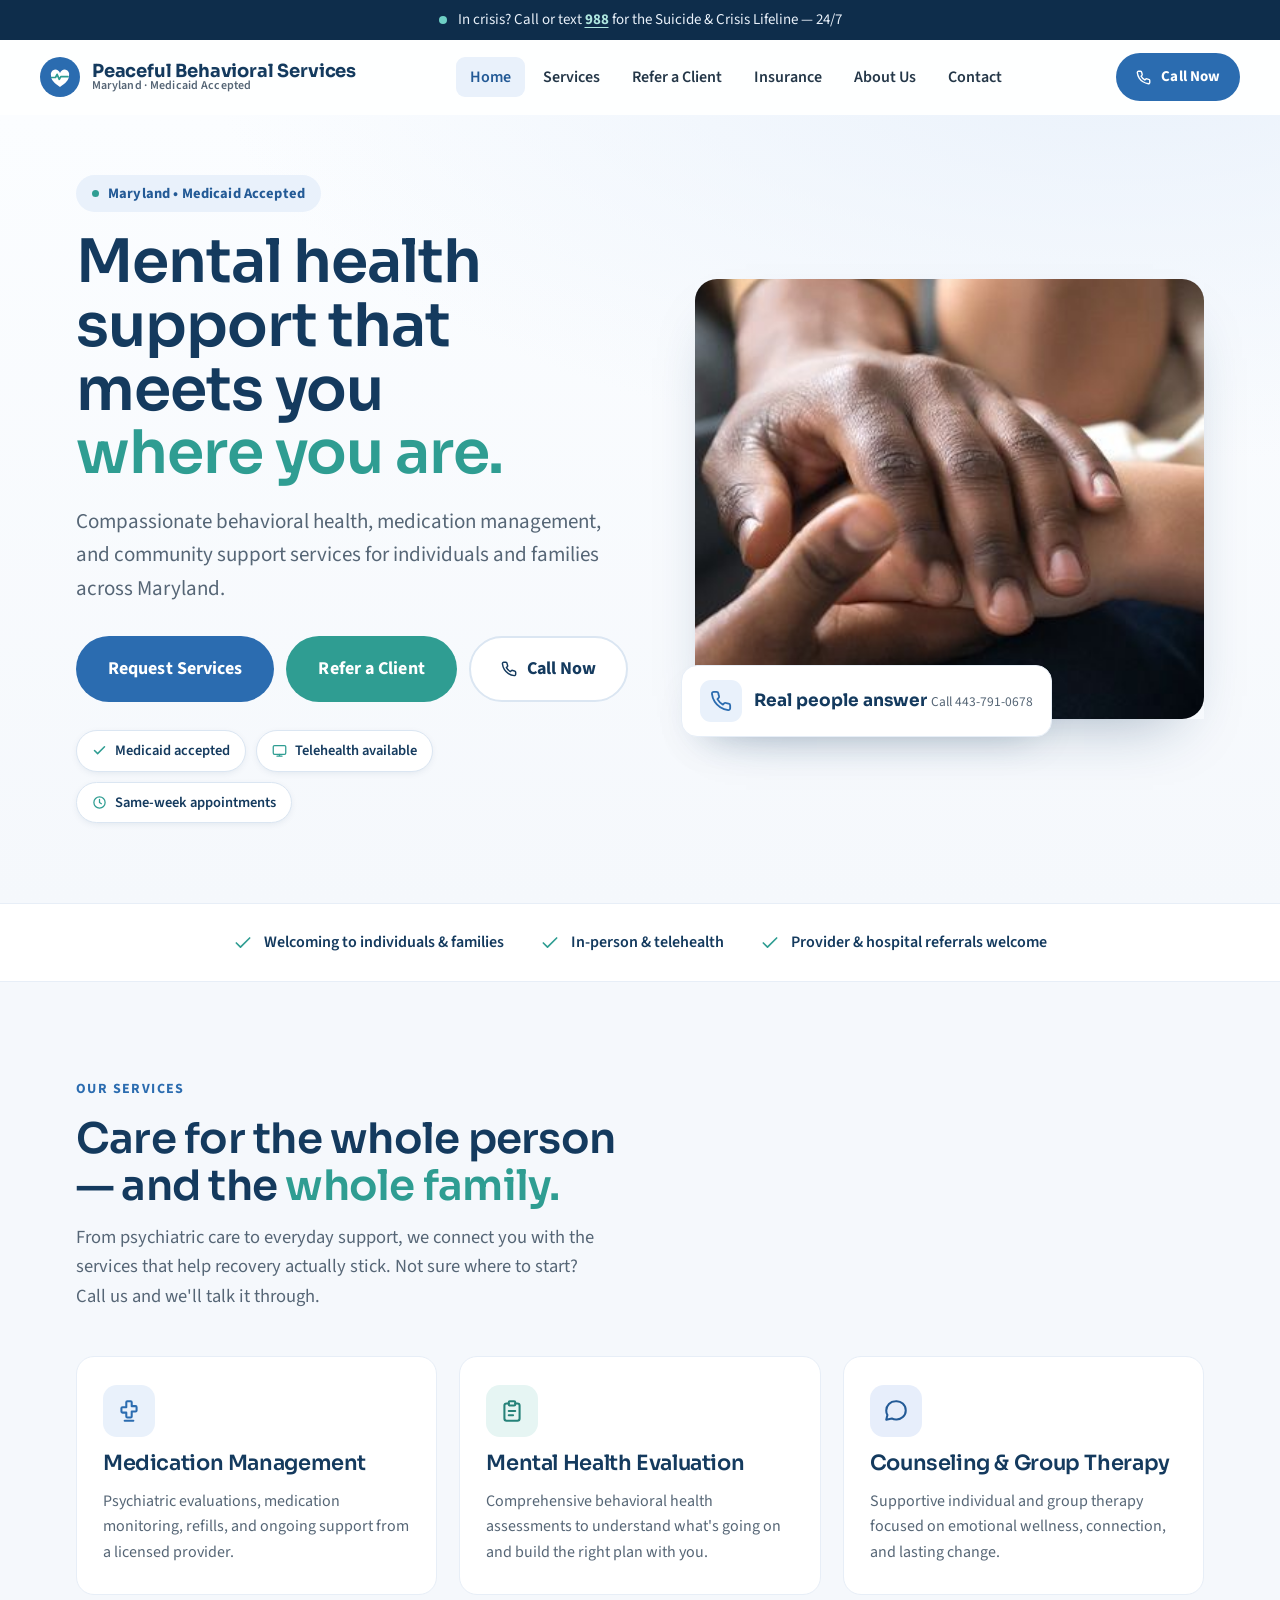
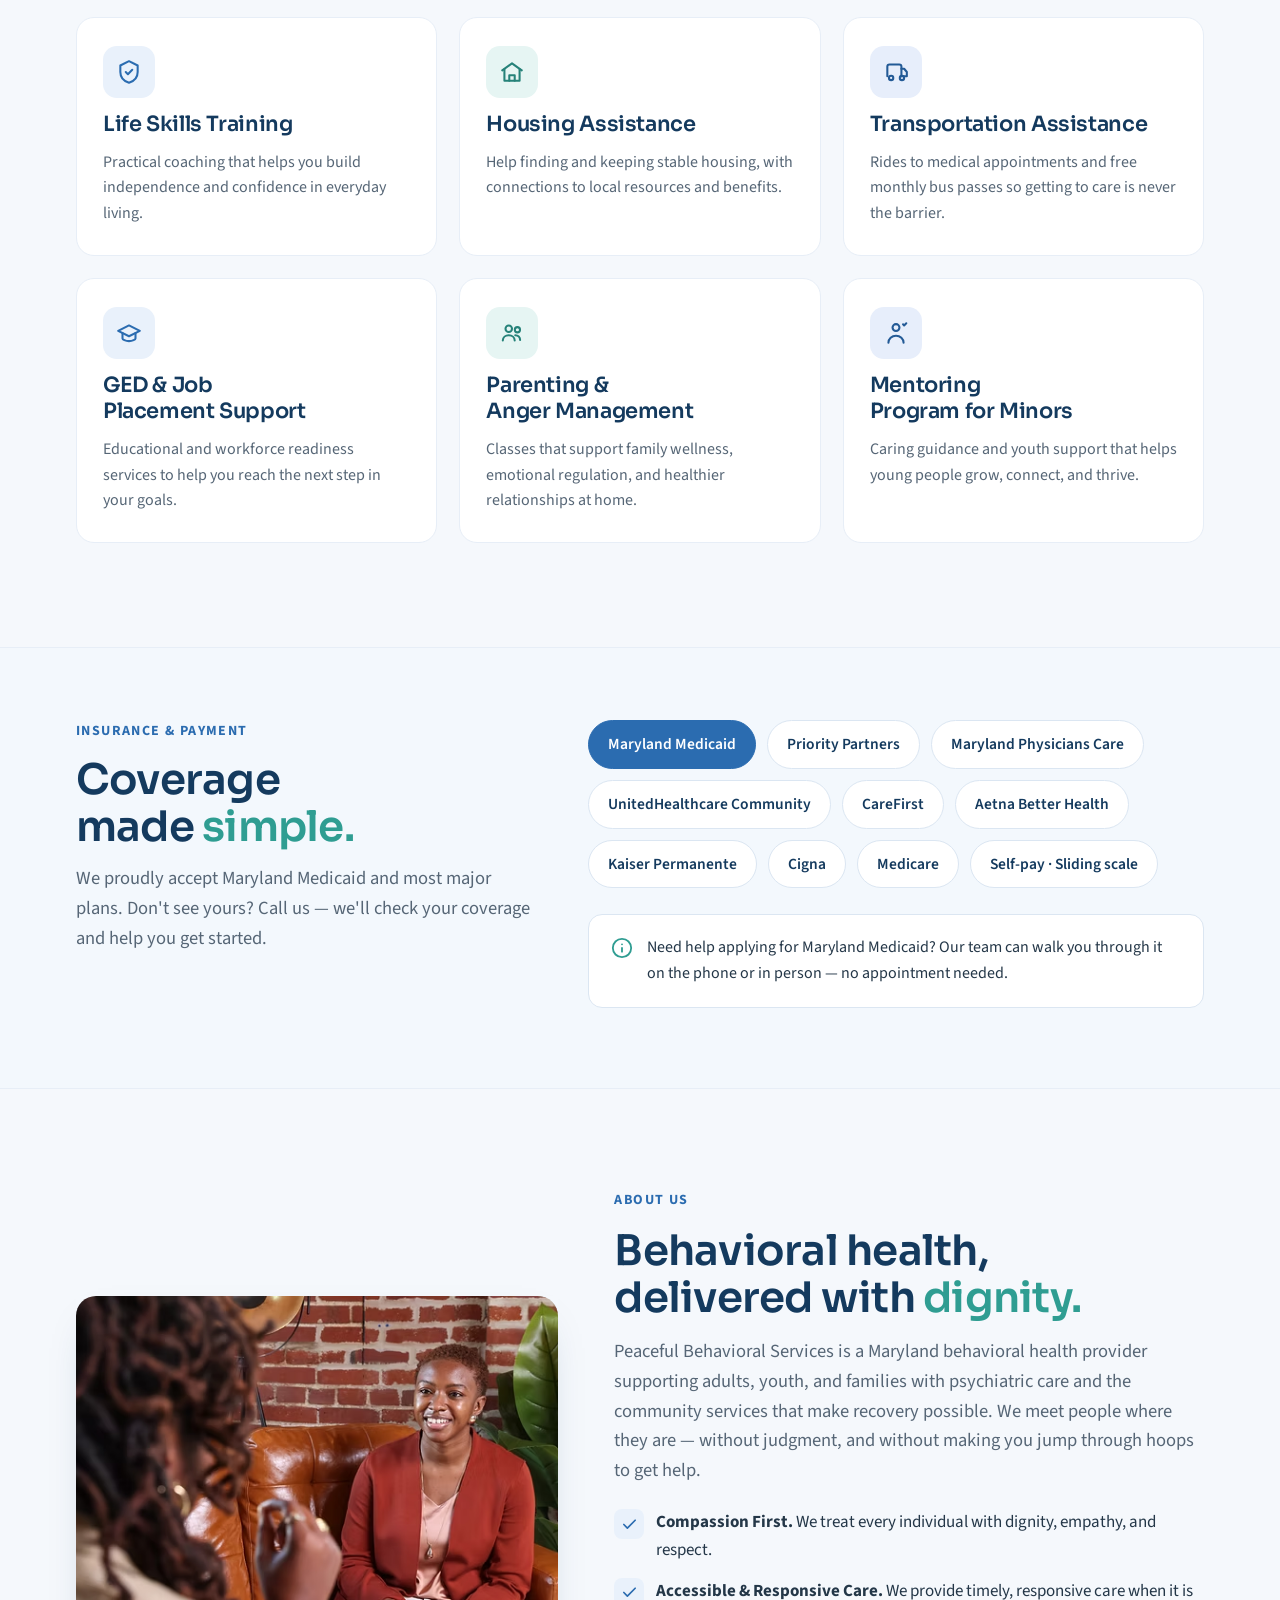
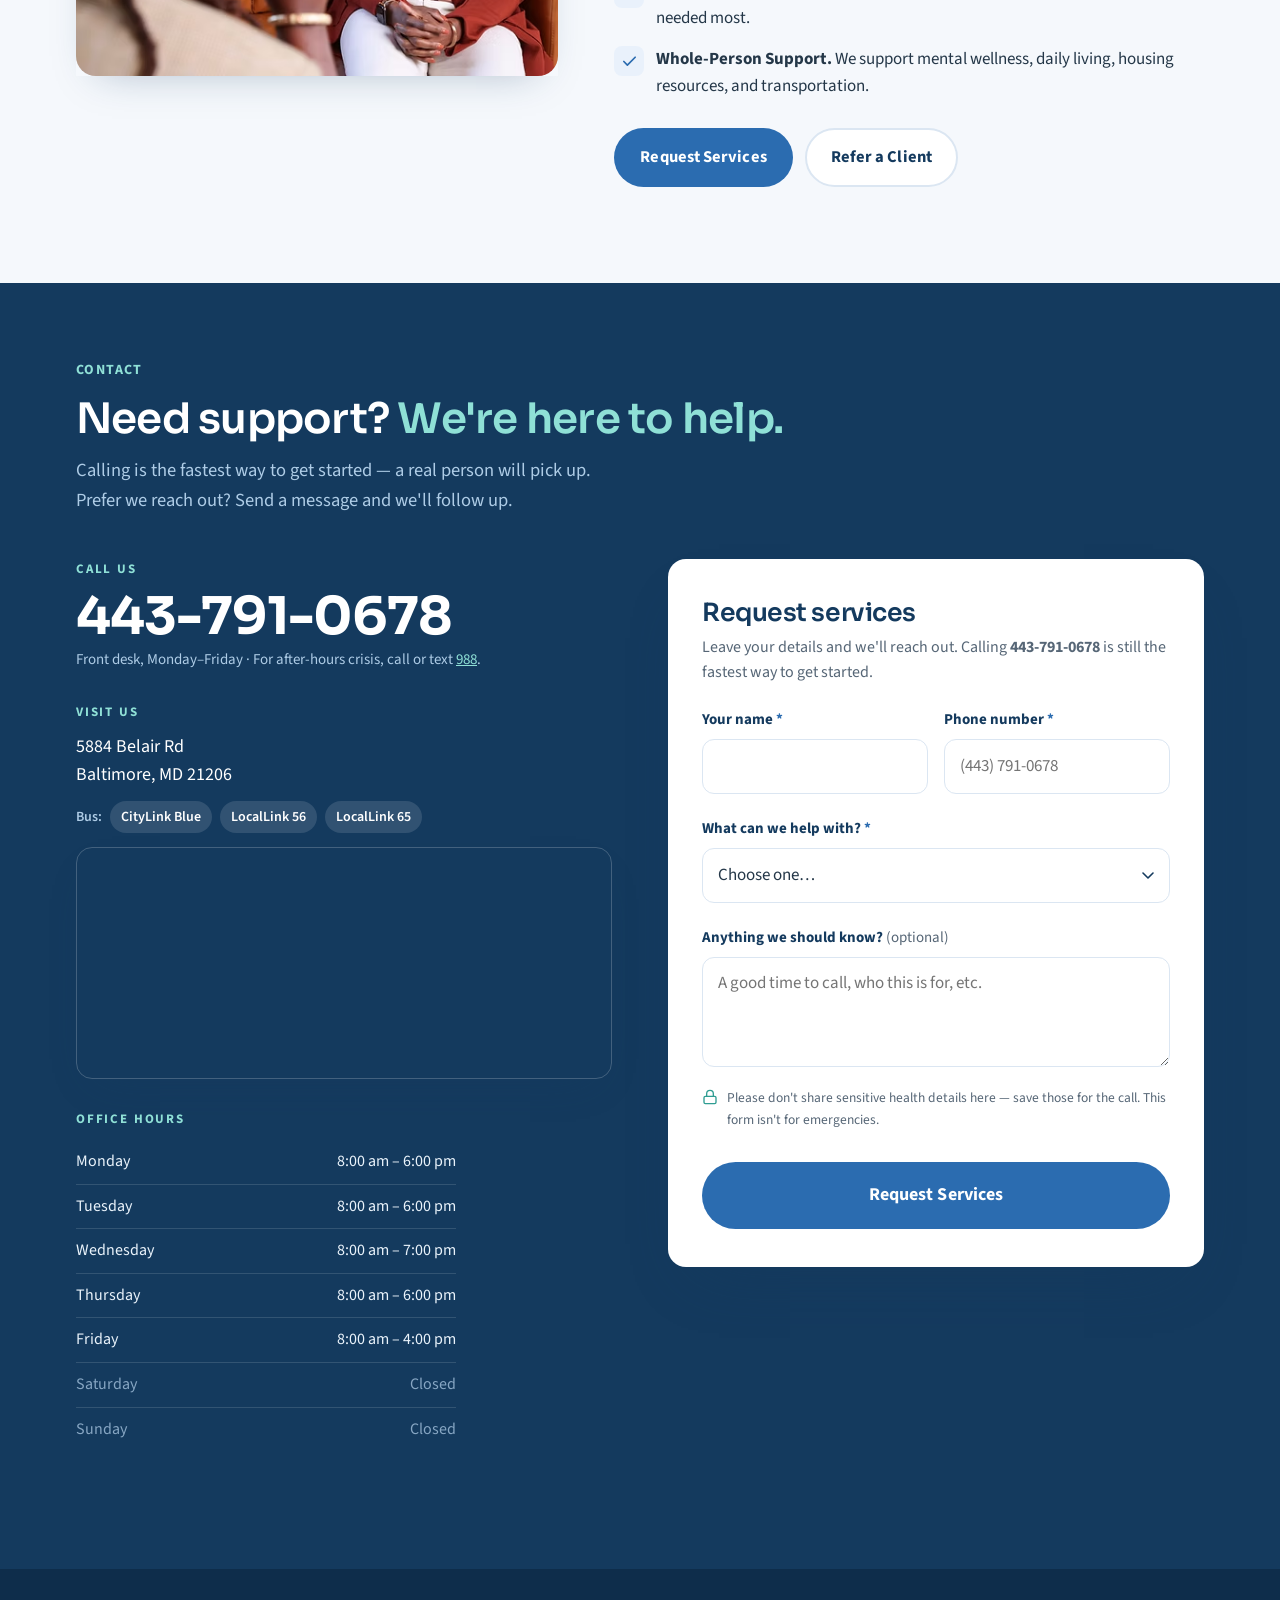
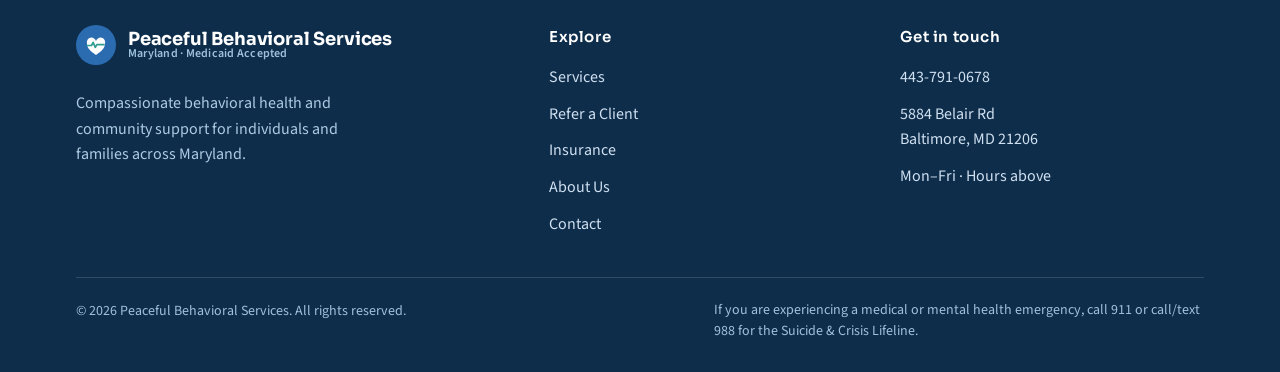
==== index.html @ 0e1c0cbd "first fr" ====
<!doctype html>
<html lang="en">
<head>
<meta charset="utf-8" />
<meta name="viewport" content="width=device-width, initial-scale=1" />
<title>Peaceful Behavioral Services — Maryland · Medicaid Accepted</title>
<meta name="description" content="Compassionate behavioral health, psychiatric medication management, and community support services for individuals and families across Maryland. Medicaid accepted. Call 443-791-0678." />
<link rel="preconnect" href="https://fonts.googleapis.com">
<link rel="preconnect" href="https://fonts.gstatic.com" crossorigin>
<link href="https://fonts.googleapis.com/css2?family=Sora:wght@400;500;600;700&family=Source+Sans+3:ital,wght@0,400;0,500;0,600;0,700;1,400&display=swap" rel="stylesheet">
<link rel="stylesheet" href="styles.css">
<style>
/* ---- Home-only styles ---- */
.hero {
  background:
    radial-gradient(120% 90% at 88% -10%, var(--sky) 0%, rgba(233,241,251,0) 60%),
    linear-gradient(180deg, #fbfdff 0%, var(--gray) 100%);
  padding: 40px 0 56px;
  overflow: hidden;
}
@media (min-width: 760px) { .hero { padding: 60px 0 80px; } }
.hero-grid { display: grid; grid-template-columns: 1fr; gap: 40px; align-items: center; }
@media (min-width: 940px) { .hero-grid { grid-template-columns: 1.05fr 0.95fr; gap: 56px; } }
.hero h1 { margin-top: 18px; }
.hero-sub { margin-top: 20px; font-size: clamp(18px, 2vw, 21px); color: var(--ink-soft); max-width: 54ch; text-wrap: pretty; }
.hero-ctas { margin-top: 30px; display: flex; flex-wrap: wrap; gap: 12px; align-items: center; }
.hero-badges { margin-top: 28px; }
.hero-art { position: relative; }
.hero-art image-slot { width: 100%; height: 440px; box-shadow: var(--shadow-lg); }
@media (max-width: 939px) { .hero-art image-slot { height: 300px; } }
.hero-float {
  position: absolute; left: -14px; bottom: -18px;
  background: #fff; border-radius: 16px; padding: 14px 18px;
  box-shadow: var(--shadow-md); display: flex; align-items: center; gap: 12px;
  border: 1px solid var(--line-soft);
}
.hero-float .hf-ic { width: 42px; height: 42px; border-radius: 11px; background: var(--sky); color: var(--blue); display: inline-flex; align-items: center; justify-content: center; flex-shrink: 0; }
.hero-float .hf-big { font-family: var(--f-head); font-weight: 700; color: var(--navy); font-size: 17px; line-height: 1.1; }
.hero-float .hf-small { font-size: 13.5px; color: var(--ink-soft); }
@media (max-width: 480px) { .hero-float { display: none; } }

/* Trust strip */
.trust { background: #fff; border-top: 1px solid var(--line-soft); border-bottom: 1px solid var(--line-soft); padding: 26px 0; }
.trust-inner { display: flex; flex-wrap: wrap; gap: 18px 36px; align-items: center; justify-content: center; text-align: center; }
.trust-item { display: inline-flex; align-items: center; gap: 11px; font-size: 16px; font-weight: 600; color: var(--navy); }
.trust-item .ti-ic { color: var(--teal); display: inline-flex; }

/* Services */
.services { padding: 72px 0 84px; }
@media (min-width: 760px) { .services { padding: 96px 0 104px; } }
.svc-grid { display: grid; grid-template-columns: 1fr; gap: 20px; }
@media (min-width: 640px) { .svc-grid { grid-template-columns: 1fr 1fr; } }
@media (min-width: 980px) { .svc-grid { grid-template-columns: repeat(3, 1fr); gap: 22px; } }
.svc {
  background: #fff; border: 1px solid var(--line-soft); border-radius: var(--r-card);
  padding: 28px 26px; display: flex; flex-direction: column; gap: 13px;
  transition: transform 220ms ease, box-shadow 220ms ease, border-color 220ms ease;
}
.svc:hover { transform: translateY(-4px); box-shadow: var(--shadow-md); border-color: var(--line); }
.svc-ic {
  width: 52px; height: 52px; border-radius: 14px;
  background: var(--sky); color: var(--blue);
  display: inline-flex; align-items: center; justify-content: center; flex-shrink: 0;
}
.svc:nth-child(3n+2) .svc-ic { background: #e6f5f3; color: var(--teal-deep); }
.svc:nth-child(3n) .svc-ic { background: #e7eefb; color: var(--blue-deep); }
.svc h3 { font-size: 21px; }
.svc p { margin: 0; color: var(--ink-soft); font-size: 16px; }

/* Insurance */
.insurance { background: var(--sky-2); padding: 72px 0 80px; border-top: 1px solid var(--line-soft); border-bottom: 1px solid var(--line-soft); }
.ins-grid { display: grid; grid-template-columns: 1fr; gap: 36px; align-items: start; }
@media (min-width: 900px) { .ins-grid { grid-template-columns: 0.85fr 1.15fr; gap: 56px; } }
.chips { display: flex; flex-wrap: wrap; gap: 11px; }
.chip {
  padding: 11px 19px; border-radius: var(--r-pill); background: #fff;
  border: 1px solid var(--line); font-size: 15.5px; font-weight: 600; color: var(--navy);
  transition: transform 160ms ease, border-color 160ms ease, background 160ms ease;
}
.chip:hover { transform: translateY(-2px); border-color: var(--blue); background: var(--sky); }
.chip.primary { background: var(--blue); color: #fff; border-color: var(--blue); }
.chip.primary:hover { background: var(--blue-deep); }
.ins-note {
  margin-top: 26px; background: #fff; border: 1px solid var(--line); border-radius: 14px;
  padding: 20px 22px; display: flex; gap: 14px; align-items: flex-start;
}
.ins-note .in-ic { color: var(--teal); flex-shrink: 0; margin-top: 2px; }
.ins-note p { margin: 0; font-size: 16px; color: var(--ink); }

/* About */
.about { padding: 72px 0 84px; }
@media (min-width: 760px) { .about { padding: 96px 0; } }
.about-grid { display: grid; grid-template-columns: 1fr; gap: 40px; align-items: center; }
@media (min-width: 900px) { .about-grid { grid-template-columns: 0.9fr 1.1fr; gap: 56px; } }
.about-art image-slot { width: 100%; height: 380px; box-shadow: var(--shadow-md); }
.values { list-style: none; margin: 24px 0 0; padding: 0; display: grid; gap: 14px; }
.values li { display: grid; grid-template-columns: 30px 1fr; gap: 12px; font-size: 17px; }
.values .v-ic { width: 30px; height: 30px; border-radius: 8px; background: var(--sky); color: var(--blue); display: inline-flex; align-items: center; justify-content: center; }

/* Contact */
.contact { background: var(--navy); color: #e7f0f9; padding: 76px 0 88px; }
.contact h2, .contact h3 { color: #fff; }
.contact .eyebrow { color: #8fe0d6; }
.contact-grid { display: grid; grid-template-columns: 1fr; gap: 40px; margin-top: 44px; }
@media (min-width: 940px) { .contact-grid { grid-template-columns: 1fr 1fr; gap: 56px; align-items: start; } }
.ci-block { margin-bottom: 30px; }
.ci-block h4 { color: #8fe0d6; font-family: var(--f-body); font-size: 13px; font-weight: 700; letter-spacing: 0.14em; text-transform: uppercase; margin-bottom: 10px; }
.phone-huge { font-family: var(--f-head); font-weight: 700; font-size: clamp(34px, 5.5vw, 52px); line-height: 1.04; letter-spacing: -0.02em; color: #fff; text-decoration: none; display: inline-block; }
.phone-huge:hover { color: #8fe0d6; }
.ci-sub { color: #aecce6; font-size: 15px; margin-top: 4px; }
.address { font-style: normal; font-size: 18px; line-height: 1.55; color: #fff; }
.bus { margin-top: 12px; display: flex; flex-wrap: wrap; gap: 7px 8px; font-size: 14px; align-items: center; }
.bus-label { color: #aecce6; font-weight: 600; }
.bus-pill { padding: 5px 11px; border-radius: var(--r-pill); background: rgba(255,255,255,0.12); font-weight: 600; color: #fff; }
.hours { width: 100%; border-collapse: collapse; font-size: 16px; max-width: 380px; }
.hours tr { border-bottom: 1px solid rgba(255,255,255,0.13); }
.hours tr:last-child { border-bottom: none; }
.hours td { padding: 9px 0; color: #eaf3fb; }
.hours td:last-child { text-align: right; font-variant-numeric: tabular-nums; }
.hours td.closed { color: #87a6c3; }
.map-wrap { border-radius: 16px; overflow: hidden; border: 1px solid rgba(255,255,255,0.2); margin-top: 14px; box-shadow: var(--shadow-md); }
.map-wrap iframe { display: block; width: 100%; height: 230px; border: 0; filter: saturate(0.92); }

.contact-form-card { background: #fff; color: var(--ink); border-radius: var(--r-card); padding: 30px 26px; box-shadow: var(--shadow-lg); }
@media (min-width: 760px) { .contact-form-card { padding: 38px 34px; } }
.contact-form-card h3 { color: var(--navy); margin-bottom: 6px; }
.contact-form-card .cf-lede { color: var(--ink-soft); font-size: 16px; margin: 0 0 22px; }
.cf-disclaimer { font-size: 13.5px; color: var(--ink-soft); margin: 4px 0 16px; display: flex; gap: 9px; align-items: flex-start; }
.cf-disclaimer svg { color: var(--teal); flex-shrink: 0; margin-top: 2px; }
.cf-grid { display: flex; flex-direction: column; gap: 16px; }
</style>
</head>
<body>
<a class="skip" href="#main">Skip to main content</a>

<!-- Crisis bar -->
<div class="crisis" role="region" aria-label="Crisis support">
  <div class="crisis-inner">
    <span class="crisis-dot" aria-hidden="true"></span>
    <span>In crisis? Call or text <a href="tel:988">988</a> for the Suicide &amp; Crisis Lifeline — 24/7</span>
  </div>
</div>

<!-- Nav -->
<header class="nav" id="nav">
  <div class="wrap nav-inner">
    <a class="logo" href="index.html" aria-label="Peaceful Behavioral Services — home">
      <span class="logo-mark" aria-hidden="true">
        <svg width="40" height="40" viewBox="0 0 40 40" fill="none" aria-hidden="true">
          <circle cx="20" cy="20" r="20" fill="#2b6cb0"/>
          <path d="M20 30c-5.5-3.6-9-6.8-9-11.4A4.6 4.6 0 0 1 20 16a4.6 4.6 0 0 1 9 2.6C29 23.2 25.5 26.4 20 30Z" fill="#fff"/>
          <path d="M11.5 20.5h4l1.6-3.2 2.2 5 1.5-2.6h7.2" stroke="#2f9d92" stroke-width="1.7" fill="none" stroke-linecap="round" stroke-linejoin="round"/>
        </svg>
      </span>
      <span class="logo-text">
        <span class="logo-name">Peaceful Behavioral Services</span>
        <span class="logo-tag">Maryland · Medicaid Accepted</span>
      </span>
    </a>

    <nav aria-label="Primary">
      <ul class="nav-links">
        <li><a href="index.html" class="active">Home</a></li>
        <li><a href="#services">Services</a></li>
        <li><a href="Refer a Client.html">Refer a Client</a></li>
        <li><a href="#insurance">Insurance</a></li>
        <li><a href="About Us.html">About Us</a></li>
        <li><a href="#contact">Contact</a></li>
      </ul>
    </nav>

    <div class="nav-right">
      <a class="btn btn-primary btn-sm" href="tel:+14437910678" aria-label="Call now at 443-791-0678">
        <svg width="15" height="15" viewBox="0 0 24 24" fill="none" stroke="currentColor" stroke-width="2.2" stroke-linecap="round" stroke-linejoin="round" aria-hidden="true"><path d="M22 16.92v3a2 2 0 0 1-2.18 2 19.79 19.79 0 0 1-8.63-3.07 19.5 19.5 0 0 1-6-6 19.79 19.79 0 0 1-3.07-8.67A2 2 0 0 1 4.11 2h3a2 2 0 0 1 2 1.72c.13.96.37 1.9.72 2.8a2 2 0 0 1-.45 2.11L8.09 9.91a16 16 0 0 0 6 6l1.27-1.27a2 2 0 0 1 2.11-.45c.9.35 1.84.59 2.8.72A2 2 0 0 1 22 16.92z"/></svg>
        Call Now
      </a>
      <button class="menu-btn" id="menuBtn" aria-label="Open menu" aria-expanded="false" aria-controls="mobileMenu">
        <svg width="22" height="22" viewBox="0 0 24 24" fill="none" stroke="currentColor" stroke-width="2.2" stroke-linecap="round"><line x1="3" y1="6" x2="21" y2="6"/><line x1="3" y1="12" x2="21" y2="12"/><line x1="3" y1="18" x2="21" y2="18"/></svg>
      </button>
    </div>
  </div>
</header>

<!-- Mobile menu -->
<div class="mobile-menu" id="mobileMenu">
  <div class="mobile-panel">
    <div class="mm-head">
      <span class="logo-name" style="color:var(--navy)">Menu</span>
      <button class="close-btn" id="closeBtn" aria-label="Close menu">
        <svg width="20" height="20" viewBox="0 0 24 24" fill="none" stroke="currentColor" stroke-width="2.2" stroke-linecap="round"><line x1="6" y1="6" x2="18" y2="18"/><line x1="18" y1="6" x2="6" y2="18"/></svg>
      </button>
    </div>
    <a href="index.html">Home</a>
    <a href="#services">Services</a>
    <a href="Refer a Client.html">Refer a Client</a>
    <a href="#insurance">Insurance</a>
    <a href="About Us.html">About Us</a>
    <a href="#contact">Contact</a>
    <a class="btn btn-primary mm-cta" href="tel:+14437910678">Call 443-791-0678</a>
  </div>
</div>

<main id="main">
<!-- Hero -->
<section class="hero">
  <div class="wrap hero-grid">
    <div class="hero-copy">
      <span class="loc-badge"><span class="dot" aria-hidden="true"></span>Maryland • Medicaid Accepted</span>
      <h1>Mental health support that meets you <span class="accent">where you are.</span></h1>
      <p class="hero-sub">Compassionate behavioral health, medication management, and community support services for individuals and families across Maryland.</p>
      <div class="hero-ctas">
        <a class="btn btn-primary btn-lg" href="#contact">Request Services</a>
        <a class="btn btn-teal btn-lg" href="Refer a Client.html">Refer a Client</a>
        <a class="btn btn-outline btn-lg" href="tel:+14437910678">
          <svg width="16" height="16" viewBox="0 0 24 24" fill="none" stroke="currentColor" stroke-width="2.2" stroke-linecap="round" stroke-linejoin="round" aria-hidden="true"><path d="M22 16.92v3a2 2 0 0 1-2.18 2 19.79 19.79 0 0 1-8.63-3.07 19.5 19.5 0 0 1-6-6 19.79 19.79 0 0 1-3.07-8.67A2 2 0 0 1 4.11 2h3a2 2 0 0 1 2 1.72c.13.96.37 1.9.72 2.8a2 2 0 0 1-.45 2.11L8.09 9.91a16 16 0 0 0 6 6l1.27-1.27a2 2 0 0 1 2.11-.45c.9.35 1.84.59 2.8.72A2 2 0 0 1 22 16.92z"/></svg>
          Call Now
        </a>
      </div>
      <div class="hero-badges badges">
        <span class="badge"><svg width="15" height="15" viewBox="0 0 24 24" fill="none" stroke="currentColor" stroke-width="2.4" stroke-linecap="round" stroke-linejoin="round"><polyline points="20 6 9 17 4 12"/></svg>Medicaid accepted</span>
        <span class="badge"><svg width="15" height="15" viewBox="0 0 24 24" fill="none" stroke="currentColor" stroke-width="2" stroke-linecap="round" stroke-linejoin="round"><rect x="2" y="4" width="20" height="14" rx="2"/><path d="M8 21h8M12 18v3"/></svg>Telehealth available</span>
        <span class="badge"><svg width="15" height="15" viewBox="0 0 24 24" fill="none" stroke="currentColor" stroke-width="2" stroke-linecap="round" stroke-linejoin="round"><circle cx="12" cy="12" r="9"/><polyline points="12 7 12 12 15 14"/></svg>Same-week appointments</span>
      </div>
    </div>

    <div class="hero-art">
      <image-slot id="hero-photo" src="images/hero_photo.webp" shape="rounded" radius="22" placeholder="Drop a warm, welcoming photo — a counselor with a client, or diverse families"></image-slot>
      <div class="hero-float">
        <span class="hf-ic" aria-hidden="true"><svg width="22" height="22" viewBox="0 0 24 24" fill="none" stroke="currentColor" stroke-width="2" stroke-linecap="round" stroke-linejoin="round"><path d="M22 16.92v3a2 2 0 0 1-2.18 2 19.79 19.79 0 0 1-8.63-3.07 19.5 19.5 0 0 1-6-6 19.79 19.79 0 0 1-3.07-8.67A2 2 0 0 1 4.11 2h3a2 2 0 0 1 2 1.72c.13.96.37 1.9.72 2.8a2 2 0 0 1-.45 2.11L8.09 9.91a16 16 0 0 0 6 6l1.27-1.27a2 2 0 0 1 2.11-.45c.9.35 1.84.59 2.8.72A2 2 0 0 1 22 16.92z"/></svg></span>
        <span>
          <span class="hf-big">Real people answer</span>
          <span class="hf-small">Call 443-791-0678</span>
        </span>
      </div>
    </div>
  </div>
</section>

<!-- Trust strip -->
<section class="trust">
  <div class="wrap trust-inner">
    <span class="trust-item"><span class="ti-ic"><svg width="20" height="20" viewBox="0 0 24 24" fill="none" stroke="currentColor" stroke-width="2" stroke-linecap="round" stroke-linejoin="round"><path d="M20 6 9 17l-5-5"/></svg></span>Welcoming to individuals &amp; families</span>
    <span class="trust-item"><span class="ti-ic"><svg width="20" height="20" viewBox="0 0 24 24" fill="none" stroke="currentColor" stroke-width="2" stroke-linecap="round" stroke-linejoin="round"><path d="M20 6 9 17l-5-5"/></svg></span>In-person &amp; telehealth</span>
    <span class="trust-item"><span class="ti-ic"><svg width="20" height="20" viewBox="0 0 24 24" fill="none" stroke="currentColor" stroke-width="2" stroke-linecap="round" stroke-linejoin="round"><path d="M20 6 9 17l-5-5"/></svg></span>Provider &amp; hospital referrals welcome</span>
  </div>
</section>

<!-- Services -->
<section class="services" id="services">
  <div class="wrap">
    <div class="section-head">
      <span class="eyebrow">Our services</span>
      <h2>Care for the whole person — and the <span class="accent">whole family.</span></h2>
      <p>From psychiatric care to everyday support, we connect you with the services that help recovery actually stick. Not sure where to start? Call us and we'll talk it through.</p>
    </div>

    <div class="svc-grid">
      <article class="svc">
        <span class="svc-ic" aria-hidden="true"><svg width="26" height="26" viewBox="0 0 24 24" fill="none" stroke="currentColor" stroke-width="1.9" stroke-linecap="round" stroke-linejoin="round"><path d="M10.5 3h3a1 1 0 0 1 1 1v3.5H18a1 1 0 0 1 1 1v3a1 1 0 0 1-1 1h-3.5V17a1 1 0 0 1-1 1h-3a1 1 0 0 1-1-1v-3.5H6a1 1 0 0 1-1-1v-3a1 1 0 0 1 1-1h3.5V4a1 1 0 0 1 1-1Z"/><path d="M8 21h8"/></svg></span>
        <h3>Medication Management</h3>
        <p>Psychiatric evaluations, medication monitoring, refills, and ongoing support from a licensed provider.</p>
      </article>
      <article class="svc">
        <span class="svc-ic" aria-hidden="true"><svg width="26" height="26" viewBox="0 0 24 24" fill="none" stroke="currentColor" stroke-width="1.9" stroke-linecap="round" stroke-linejoin="round"><path d="M9 5H7a2 2 0 0 0-2 2v12a2 2 0 0 0 2 2h10a2 2 0 0 0 2-2V7a2 2 0 0 0-2-2h-2"/><rect x="9" y="3" width="6" height="4" rx="1"/><path d="M9 12h6M9 16h4"/></svg></span>
        <h3>Mental Health Evaluation</h3>
        <p>Comprehensive behavioral health assessments to understand what's going on and build the right plan with you.</p>
      </article>
      <article class="svc">
        <span class="svc-ic" aria-hidden="true"><svg width="26" height="26" viewBox="0 0 24 24" fill="none" stroke="currentColor" stroke-width="1.9" stroke-linecap="round" stroke-linejoin="round"><path d="M21 11.5a8.38 8.38 0 0 1-9 8.33 8.5 8.5 0 0 1-3.8-.9L3 20l1.07-4.2A8.38 8.38 0 0 1 3 11.5 8.5 8.5 0 0 1 11.5 3 8.38 8.38 0 0 1 21 11.5Z"/></svg></span>
        <h3>Counseling &amp; Group Therapy</h3>
        <p>Supportive individual and group therapy focused on emotional wellness, connection, and lasting change.</p>
      </article>
      <article class="svc">
        <span class="svc-ic" aria-hidden="true"><svg width="26" height="26" viewBox="0 0 24 24" fill="none" stroke="currentColor" stroke-width="1.9" stroke-linecap="round" stroke-linejoin="round"><path d="M12 2 4 6v6c0 5 3.4 8.5 8 10 4.6-1.5 8-5 8-10V6l-8-4Z"/><path d="m9 12 2 2 4-4"/></svg></span>
        <h3>Life Skills Training</h3>
        <p>Practical coaching that helps you build independence and confidence in everyday living.</p>
      </article>
      <article class="svc">
        <span class="svc-ic" aria-hidden="true"><svg width="26" height="26" viewBox="0 0 24 24" fill="none" stroke="currentColor" stroke-width="1.9" stroke-linecap="round" stroke-linejoin="round"><path d="M3 10.5 12 4l9 6.5"/><path d="M5 9.5V20h14V9.5"/><path d="M9.5 20v-5h5v5"/></svg></span>
        <h3>Housing Assistance</h3>
        <p>Help finding and keeping stable housing, with connections to local resources and benefits.</p>
      </article>
      <article class="svc">
        <span class="svc-ic" aria-hidden="true"><svg width="26" height="26" viewBox="0 0 24 24" fill="none" stroke="currentColor" stroke-width="1.9" stroke-linecap="round" stroke-linejoin="round"><path d="M4 16V7a2 2 0 0 1 2-2h9a2 2 0 0 1 2 2v9"/><path d="M17 9h2.5L22 12v4h-5"/><circle cx="7.5" cy="17.5" r="2"/><circle cx="17.5" cy="17.5" r="2"/></svg></span>
        <h3>Transportation Assistance</h3>
        <p>Rides to medical appointments and free monthly bus passes so getting to care is never the barrier.</p>
      </article>
      <article class="svc">
        <span class="svc-ic" aria-hidden="true"><svg width="26" height="26" viewBox="0 0 24 24" fill="none" stroke="currentColor" stroke-width="1.9" stroke-linecap="round" stroke-linejoin="round"><path d="M22 10 12 5 2 10l10 5 10-5Z"/><path d="M6 12v5c0 1 2.7 2.5 6 2.5s6-1.5 6-2.5v-5"/></svg></span>
        <h3>GED &amp; Job Placement Support</h3>
        <p>Educational and workforce readiness services to help you reach the next step in your goals.</p>
      </article>
      <article class="svc">
        <span class="svc-ic" aria-hidden="true"><svg width="26" height="26" viewBox="0 0 24 24" fill="none" stroke="currentColor" stroke-width="1.9" stroke-linecap="round" stroke-linejoin="round"><circle cx="9" cy="8" r="3"/><circle cx="17" cy="9" r="2.4"/><path d="M3.5 19c0-3 2.5-5 5.5-5s5.5 2 5.5 5"/><path d="M15 14c2.6 0 4.5 1.8 4.5 4.5"/></svg></span>
        <h3>Parenting &amp; Anger Management</h3>
        <p>Classes that support family wellness, emotional regulation, and healthier relationships at home.</p>
      </article>
      <article class="svc">
        <span class="svc-ic" aria-hidden="true"><svg width="26" height="26" viewBox="0 0 24 24" fill="none" stroke="currentColor" stroke-width="1.9" stroke-linecap="round" stroke-linejoin="round"><circle cx="12" cy="7" r="3.2"/><path d="M5 21c0-3.6 3.1-6.5 7-6.5s7 2.9 7 6.5"/><path d="m18.5 4 1 1 2-2"/></svg></span>
        <h3>Mentoring Program for Minors</h3>
        <p>Caring guidance and youth support that helps young people grow, connect, and thrive.</p>
      </article>
    </div>
  </div>
</section>

<!-- Insurance -->
<section class="insurance" id="insurance">
  <div class="wrap ins-grid">
    <div class="section-head" style="margin-bottom:0">
      <span class="eyebrow">Insurance &amp; payment</span>
      <h2>Coverage made <span class="accent">simple.</span></h2>
      <p>We proudly accept Maryland Medicaid and most major plans. Don't see yours? Call us — we'll check your coverage and help you get started.</p>
    </div>
    <div>
      <div class="chips" role="list">
        <span class="chip primary" role="listitem">Maryland Medicaid</span>
        <span class="chip" role="listitem">Priority Partners</span>
        <span class="chip" role="listitem">Maryland Physicians Care</span>
        <span class="chip" role="listitem">UnitedHealthcare Community</span>
        <span class="chip" role="listitem">CareFirst</span>
        <span class="chip" role="listitem">Aetna Better Health</span>
        <span class="chip" role="listitem">Kaiser Permanente</span>
        <span class="chip" role="listitem">Cigna</span>
        <span class="chip" role="listitem">Medicare</span>
        <span class="chip" role="listitem">Self-pay · Sliding scale</span>
      </div>
      <div class="ins-note">
        <span class="in-ic" aria-hidden="true"><svg width="22" height="22" viewBox="0 0 24 24" fill="none" stroke="currentColor" stroke-width="2" stroke-linecap="round" stroke-linejoin="round"><circle cx="12" cy="12" r="10"/><path d="M12 16v-4M12 8h.01"/></svg></span>
        <p>Need help applying for Maryland Medicaid? Our team can walk you through it on the phone or in person — no appointment needed.</p>
      </div>
    </div>
  </div>
</section>

<!-- About -->
<section class="about" id="about">
  <div class="wrap about-grid">
    <div class="about-art">
      <image-slot id="about-photo" src="images/about_photo.webp" shape="rounded" radius="20" placeholder="Drop a photo — your team, office, or a welcoming community moment"></image-slot>
    </div>
    <div>
      <span class="eyebrow">About us</span>
      <h2 style="margin-top:14px">Behavioral health, delivered with <span class="accent">dignity.</span></h2>
      <p style="font-size:18.5px;color:var(--ink-soft);margin-top:16px;text-wrap:pretty">Peaceful Behavioral Services is a Maryland behavioral health provider supporting adults, youth, and families with psychiatric care and the community services that make recovery possible. We meet people where they are — without judgment, and without making you jump through hoops to get help.</p>
      <ul class="values">
        <li><span class="v-ic" aria-hidden="true"><svg width="17" height="17" viewBox="0 0 24 24" fill="none" stroke="currentColor" stroke-width="2.4" stroke-linecap="round" stroke-linejoin="round"><path d="M20 6 9 17l-5-5"/></svg></span><span><strong>Compassion First.</strong> We treat every individual with dignity, empathy, and respect.</span></li>
        <li><span class="v-ic" aria-hidden="true"><svg width="17" height="17" viewBox="0 0 24 24" fill="none" stroke="currentColor" stroke-width="2.4" stroke-linecap="round" stroke-linejoin="round"><path d="M20 6 9 17l-5-5"/></svg></span><span><strong>Accessible &amp; Responsive Care.</strong> We provide timely, responsive care when it is needed most.</span></li>
        <li><span class="v-ic" aria-hidden="true"><svg width="17" height="17" viewBox="0 0 24 24" fill="none" stroke="currentColor" stroke-width="2.4" stroke-linecap="round" stroke-linejoin="round"><path d="M20 6 9 17l-5-5"/></svg></span><span><strong>Whole-Person Support.</strong> We support mental wellness, daily living, housing resources, and transportation.</span></li>
      </ul>
      <div class="hero-ctas" style="margin-top:28px">
        <a class="btn btn-primary" href="#contact">Request Services</a>
        <a class="btn btn-outline" href="Refer a Client.html">Refer a Client</a>
      </div>
    </div>
  </div>
</section>

<!-- Contact -->
<section class="contact" id="contact">
  <div class="wrap">
    <div class="section-head" style="margin-bottom:0">
      <span class="eyebrow">Contact</span>
      <h2>Need support? <span style="color:#8fe0d6">We're here to help.</span></h2>
      <p style="color:#aecce6">Calling is the fastest way to get started — a real person will pick up. Prefer we reach out? Send a message and we'll follow up.</p>
    </div>

    <div class="contact-grid">
      <div>
        <div class="ci-block">
          <h4>Call us</h4>
          <a class="phone-huge" href="tel:+14437910678">443-791-0678</a>
          <div class="ci-sub">Front desk, Monday–Friday · For after-hours crisis, call or text <a href="tel:988" style="color:#8fe0d6">988</a>.</div>
        </div>

        <div class="ci-block">
          <h4>Visit us</h4>
          <address class="address">
            5884 Belair Rd<br>
            Baltimore, MD 21206
          </address>
          <div class="bus" aria-label="Nearby bus routes">
            <span class="bus-label">Bus:</span>
            <span class="bus-pill">CityLink Blue</span>
            <span class="bus-pill">LocalLink 56</span>
            <span class="bus-pill">LocalLink 65</span>
          </div>
          <div class="map-wrap">
            <iframe
              title="Map showing 5884 Belair Rd, Baltimore, MD 21206"
              loading="lazy"
              src="https://www.openstreetmap.org/export/embed.html?bbox=-76.5560%2C39.3340%2C-76.5260%2C39.3540&amp;layer=mapnik&amp;marker=39.3440%2C-76.5410"></iframe>
          </div>
        </div>

        <div class="ci-block" id="hours">
          <h4>Office hours</h4>
          <table class="hours" aria-label="Office hours">
            <tbody>
              <tr><td>Monday</td><td>8:00 am – 6:00 pm</td></tr>
              <tr><td>Tuesday</td><td>8:00 am – 6:00 pm</td></tr>
              <tr><td>Wednesday</td><td>8:00 am – 7:00 pm</td></tr>
              <tr><td>Thursday</td><td>8:00 am – 6:00 pm</td></tr>
              <tr><td>Friday</td><td>8:00 am – 4:00 pm</td></tr>
              <tr><td class="closed">Saturday</td><td class="closed">Closed</td></tr>
              <tr><td class="closed">Sunday</td><td class="closed">Closed</td></tr>
            </tbody>
          </table>
        </div>
      </div>

      <!-- Contact form -->
      <div class="contact-form-card" id="request">
        <div data-view="form">
          <h3>Request services</h3>
          <p class="cf-lede">Leave your details and we'll reach out. Calling <strong>443-791-0678</strong> is still the fastest way to get started.</p>
          <form class="cf-grid" id="contactForm" novalidate>
            <!-- Spam protection -->
            <input type="text" name="_honey" style="display:none">
            <div class="form-row two">
              <div class="field" data-field="name">
                <label for="c-name">Your name <span class="req">*</span></label>
                <input id="c-name" name="name" type="text" autocomplete="name" required>
                <div class="field-error" id="c-err-name"></div>
              </div>
              <div class="field" data-field="phone">
                <label for="c-phone">Phone number <span class="req">*</span></label>
                <input id="c-phone" name="phone" type="tel" inputmode="tel" autocomplete="tel" placeholder="(443) 791-0678" required>
                <div class="field-error" id="c-err-phone"></div>
              </div>
            </div>
            <div class="field" data-field="interest">
              <label for="c-interest">What can we help with? <span class="req">*</span></label>
              <select id="c-interest" name="interest" required>
                <option value="">Choose one…</option>
                <option>Medication management</option>
                <option>Mental health evaluation</option>
                <option>Counseling &amp; group therapy</option>
                <option>Community support services</option>
                <option>Insurance / Medicaid help</option>
                <option>Something else — or not sure yet</option>
              </select>
              <div class="field-error" id="c-err-interest"></div>
            </div>
            <div class="field" data-field="message">
              <label for="c-message">Anything we should know? <span style="color:var(--ink-soft);font-weight:400">(optional)</span></label>
              <textarea id="c-message" name="message" placeholder="A good time to call, who this is for, etc."></textarea>
            </div>
            <div class="cf-disclaimer">
              <svg width="16" height="16" viewBox="0 0 24 24" fill="none" stroke="currentColor" stroke-width="2" stroke-linecap="round" stroke-linejoin="round"><rect x="3" y="11" width="18" height="11" rx="2"/><path d="M7 11V7a5 5 0 0 1 10 0v4"/></svg>
              <span>Please don't share sensitive health details here — save those for the call. This form isn't for emergencies.</span>
            </div>
            <button class="btn btn-primary btn-lg" type="submit" style="width:100%">Request Services</button>
          </form>
        </div>
        <div class="form-success" data-view="success" aria-live="polite">
          <span class="succ-mark"><svg width="26" height="26" viewBox="0 0 24 24" fill="none" stroke="currentColor" stroke-width="3" stroke-linecap="round" stroke-linejoin="round"><polyline points="20 6 9 17 4 12"/></svg></span>
          <h3 id="c-succ-title">Thanks — we'll be in touch.</h3>
          <p style="color:var(--ink-soft);margin:8px 0 0" id="c-succ-detail">Someone from our team will follow up soon. Need help today? Call 443-791-0678.</p>
        </div>
      </div>
    </div>
  </div>
</section>
</main>

<!-- Footer -->
<footer class="footer">
  <div class="wrap">
    <div class="footer-grid">
      <div class="footer-brand">
        <a class="logo" href="index.html" style="color:#fff">
          <span class="logo-mark" aria-hidden="true">
            <svg width="40" height="40" viewBox="0 0 40 40" fill="none"><circle cx="20" cy="20" r="20" fill="#2b6cb0"/><path d="M20 30c-5.5-3.6-9-6.8-9-11.4A4.6 4.6 0 0 1 20 16a4.6 4.6 0 0 1 9 2.6C29 23.2 25.5 26.4 20 30Z" fill="#fff"/><path d="M11.5 20.5h4l1.6-3.2 2.2 5 1.5-2.6h7.2" stroke="#2f9d92" stroke-width="1.7" fill="none" stroke-linecap="round" stroke-linejoin="round"/></svg>
          </span>
          <span class="logo-text"><span class="logo-name">Peaceful Behavioral Services</span><span class="logo-tag">Maryland · Medicaid Accepted</span></span>
        </a>
        <p class="fdesc">Compassionate behavioral health and community support for individuals and families across Maryland.</p>
      </div>
      <div>
        <h4>Explore</h4>
        <ul class="footer-links">
          <li><a href="#services">Services</a></li>
          <li><a href="Refer a Client.html">Refer a Client</a></li>
          <li><a href="#insurance">Insurance</a></li>
          <li><a href="About Us.html">About Us</a></li>
          <li><a href="#contact">Contact</a></li>
        </ul>
      </div>
      <div>
        <h4>Get in touch</h4>
        <ul class="footer-links">
          <li><a href="tel:+14437910678">443-791-0678</a></li>
          <li>5884 Belair Rd<br>Baltimore, MD 21206</li>
          <li>Mon–Fri · Hours above</li>
        </ul>
      </div>
    </div>
    <div class="footer-bottom">
      <span>© <span id="yr"></span> Peaceful Behavioral Services. All rights reserved.</span>
      <span class="footer-disclaimer">If you are experiencing a medical or mental health emergency, call 911 or call/text 988 for the Suicide &amp; Crisis Lifeline.</span>
    </div>
  </div>
</footer>

<!-- Floating mobile call -->
<a class="fab-call" id="fab" href="tel:+14437910678" aria-label="Call 443-791-0678">
  <svg width="17" height="17" viewBox="0 0 24 24" fill="none" stroke="currentColor" stroke-width="2.2" stroke-linecap="round" stroke-linejoin="round"><path d="M22 16.92v3a2 2 0 0 1-2.18 2 19.79 19.79 0 0 1-8.63-3.07 19.5 19.5 0 0 1-6-6 19.79 19.79 0 0 1-3.07-8.67A2 2 0 0 1 4.11 2h3a2 2 0 0 1 2 1.72c.13.96.37 1.9.72 2.8a2 2 0 0 1-.45 2.11L8.09 9.91a16 16 0 0 0 6 6l1.27-1.27a2 2 0 0 1 2.11-.45c.9.35 1.84.59 2.8.72A2 2 0 0 1 22 16.92z"/></svg>
  Call 443-791-0678
</a>

<script src="image-slot.js"></script>
<script>
  document.getElementById('yr').textContent = new Date().getFullYear();

  // Sticky nav + FAB
  const nav = document.getElementById('nav');
  const fab = document.getElementById('fab');
  const onScroll = () => {
    const y = window.scrollY;
    nav.classList.toggle('is-stuck', y > 6);
    fab.classList.toggle('is-on', y > 420);
  };
  window.addEventListener('scroll', onScroll, { passive: true });
  onScroll();

  // Mobile menu
  const menuBtn = document.getElementById('menuBtn');
  const mobileMenu = document.getElementById('mobileMenu');
  const closeBtn = document.getElementById('closeBtn');
  const openMenu = () => { mobileMenu.classList.add('is-open'); menuBtn.setAttribute('aria-expanded','true'); document.body.style.overflow = 'hidden'; };
  const closeMenu = () => { mobileMenu.classList.remove('is-open'); menuBtn.setAttribute('aria-expanded','false'); document.body.style.overflow = ''; };
  menuBtn.addEventListener('click', openMenu);
  closeBtn.addEventListener('click', closeMenu);
  mobileMenu.addEventListener('click', (e) => { if (e.target === mobileMenu) closeMenu(); });
  mobileMenu.querySelectorAll('a').forEach(a => a.addEventListener('click', closeMenu));
  document.addEventListener('keydown', (e) => { if (e.key === 'Escape') closeMenu(); });

  // Phone format-as-you-type
  const phoneInput = document.getElementById('c-phone');
  phoneInput.addEventListener('input', () => {
    let v = phoneInput.value.replace(/\D/g, '').slice(0, 10);
    let out = v;
    if (v.length > 6) out = `(${v.slice(0,3)}) ${v.slice(3,6)}-${v.slice(6)}`;
    else if (v.length > 3) out = `(${v.slice(0,3)}) ${v.slice(3)}`;
    else if (v.length > 0) out = `(${v}`;
    phoneInput.value = out;
    clearErr('phone');
  });

  function setErr(name, msg) {
    const f = document.querySelector(`#contactForm .field[data-field="${name}"]`);
    f.classList.add('has-error');
    f.querySelector('.field-error').textContent = msg;
  }
  function clearErr(name) {
    const f = document.querySelector(`#contactForm .field[data-field="${name}"]`);
    if (!f) return;
    f.classList.remove('has-error');
    f.querySelector('.field-error').textContent = '';
  }
  ['name','interest'].forEach(n => {
    const el = document.getElementById('c-' + n);
    el.addEventListener('input', () => clearErr(n));
    el.addEventListener('change', () => clearErr(n));
  });

  function showSuccess(name) {
    document.getElementById('c-succ-detail').textContent =
      `Thanks, ${name.split(' ')[0]} — we'll call you at ${phoneInput.value} soon. Need help today? Call 443-791-0678.`;
    form.closest('[data-view="form"]').style.display = 'none';
    document.querySelector('.contact-form-card [data-view="success"]').classList.add('is-on');
  }

  const WEB3FORMS_ACCESS_KEY = "29cb9869-098f-42c1-8340-ae0e8bd8bedf"; // Paste your Web3Forms access key here!

  const form = document.getElementById('contactForm');
  form.addEventListener('submit', (e) => {
    e.preventDefault();
    let ok = true;
    const name = document.getElementById('c-name').value.trim();
    const phoneRaw = phoneInput.value.replace(/\D/g, '');
    const interest = document.getElementById('c-interest').value;
    if (name.length < 2) { setErr('name', 'Please enter your name.'); ok = false; }
    if (phoneRaw.length < 10) { setErr('phone', 'Please enter a 10-digit phone number.'); ok = false; }
    if (!interest) { setErr('interest', 'Please choose one.'); ok = false; }
    if (!ok) { const first = document.querySelector('#contactForm .has-error input, #contactForm .has-error select'); if (first) first.focus(); return; }

    // Check honeypot
    const honey = form.querySelector('input[name="_honey"]').value;
    if (honey) {
      showSuccess(name);
      return;
    }

    const btn = form.querySelector('button[type="submit"]');
    const originalText = btn.textContent;
    btn.disabled = true;
    btn.textContent = "Sending...";

    const payload = {
      access_key: WEB3FORMS_ACCESS_KEY,
      "Name": name,
      "Phone": phoneInput.value,
      "Service Requested": interest,
      "Message": document.getElementById('c-message').value.trim(),
      _subject: "New Service Request — Peaceful Behavioral Services Website"
    };

    fetch("https://api.web3forms.com/submit", {
      method: "POST",
      headers: {
        'Content-Type': 'application/json',
        'Accept': 'application/json'
      },
      body: JSON.stringify(payload)
    })
    .then(async (response) => {
      const data = await response.json();
      if (response.ok && data.success) {
        showSuccess(name);
      } else {
        throw new Error(data.message || "Server error");
      }
    })
    .catch(error => {
      console.error(error);
      alert("We encountered an issue sending your request. Please try again or call us directly at 443-791-0678.");
      btn.disabled = false;
      btn.textContent = originalText;
    });
  });
</script>
</body>
</html>
---- styles.css ----
/*
  Peaceful Behavioral Services — shared design system
  ---------------------------------------------------
  Calming blue & white, soft teal + navy accents. Senior-friendly:
  large readable type, high contrast, generous touch targets (>=48px),
  clear focus states. Vanilla — audience may be on older devices.
  Used by both the home page and the Refer a Client page.
*/

:root {
  /* Blues + calming accents */
  --navy:        #143a5e;   /* deep, for headings */
  --navy-deep:   #0e2d4b;
  --blue:        #2b6cb0;   /* primary action */
  --blue-deep:   #235a96;
  --blue-bright: #3b82c4;
  --teal:        #2f9d92;   /* soft accent */
  --teal-deep:   #268279;
  --sky:         #e9f1fb;   /* tinted section bg */
  --sky-2:       #f3f8fd;
  --gray:        #f5f8fc;   /* page bg */
  --line:        #dbe6f2;
  --line-soft:   #e7eef7;

  --ink:         #243748;   /* body text */
  --ink-soft:    #566676;
  --white:       #ffffff;

  --r-card: 18px;
  --r-pill: 999px;
  --r-input: 12px;

  --f-head: "Sora", system-ui, -apple-system, "Segoe UI", sans-serif;
  --f-body: "Source Sans 3", system-ui, -apple-system, "Segoe UI", Roboto, sans-serif;

  --max: 1200px;
  --shadow-sm: 0 2px 10px -4px rgba(20, 58, 94, 0.18);
  --shadow-md: 0 16px 40px -22px rgba(20, 58, 94, 0.35);
  --shadow-lg: 0 28px 60px -30px rgba(20, 58, 94, 0.4);
}

* { box-sizing: border-box; }
html, body { margin: 0; padding: 0; }
html { -webkit-text-size-adjust: 100%; scroll-behavior: smooth; }
@media (prefers-reduced-motion: reduce) { html { scroll-behavior: auto; } }

body {
  font-family: var(--f-body);
  color: var(--ink);
  background: var(--gray);
  font-size: 18px;            /* senior-friendly base */
  line-height: 1.6;
  -webkit-font-smoothing: antialiased;
  text-rendering: optimizeLegibility;
  overflow-x: hidden;
}

img, svg { display: block; max-width: 100%; }
a { color: var(--blue-deep); }
button { font: inherit; cursor: pointer; }

::selection { background: rgba(43, 108, 176, 0.18); }

/* Visible focus for keyboard users */
a:focus-visible, button:focus-visible, input:focus-visible,
select:focus-visible, textarea:focus-visible, .chip:focus-visible {
  outline: 3px solid var(--blue-bright);
  outline-offset: 2px;
}

/* ---------- Typography ---------- */
h1, h2, h3, h4 {
  font-family: var(--f-head);
  color: var(--navy);
  font-weight: 600;
  letter-spacing: -0.018em;
  margin: 0;
  text-wrap: balance;
}
h1 { font-size: clamp(36px, 6.2vw, 60px); line-height: 1.06; }
h2 { font-size: clamp(28px, 4.2vw, 42px); line-height: 1.12; }
h3 { font-size: clamp(20px, 2.4vw, 25px); line-height: 1.25; }
.accent { color: var(--teal); }
.eyebrow {
  font-family: var(--f-body);
  font-size: 14px;
  font-weight: 700;
  letter-spacing: 0.1em;
  text-transform: uppercase;
  color: var(--blue);
}

/* ---------- Layout ---------- */
.wrap {
  width: 100%;
  max-width: var(--max);
  margin: 0 auto;
  padding: 0 22px;
  position: relative;
}
@media (min-width: 760px) { .wrap { padding: 0 36px; } }
section { position: relative; }
.section-head {
  display: flex;
  flex-direction: column;
  gap: 14px;
  margin-bottom: 44px;
  max-width: 720px;
}
.section-head p { margin: 0; font-size: 18.5px; color: var(--ink-soft); max-width: 58ch; text-wrap: pretty; }
.section-head.center { margin-left: auto; margin-right: auto; text-align: center; align-items: center; }

/* ---------- Skip link ---------- */
.skip {
  position: absolute; left: -9999px; top: 0; z-index: 200;
  background: var(--navy); color: #fff; padding: 12px 18px;
  border-radius: 0 0 10px 0; font-weight: 600; text-decoration: none;
}
.skip:focus { left: 0; }

/* ---------- Crisis bar ---------- */
.crisis {
  background: var(--navy-deep);
  color: #e8f0f9;
  font-size: 15px;
  position: relative;
  z-index: 60;
}
.crisis-inner {
  display: flex; align-items: center; justify-content: center;
  gap: 11px; padding: 10px 18px; text-align: center; flex-wrap: wrap; line-height: 1.35;
}
.crisis-dot {
  width: 8px; height: 8px; border-radius: 50%;
  background: #6fd0c6; display: inline-block; flex-shrink: 0;
  box-shadow: 0 0 0 0 rgba(111, 208, 198, 0.6);
  animation: pulse 2.4s ease-out infinite;
}
@media (prefers-reduced-motion: reduce) { .crisis-dot { animation: none; } }
@keyframes pulse {
  0%   { box-shadow: 0 0 0 0 rgba(111, 208, 198, 0.55); }
  70%  { box-shadow: 0 0 0 9px rgba(111, 208, 198, 0); }
  100% { box-shadow: 0 0 0 0 rgba(111, 208, 198, 0); }
}
.crisis a { color: #aee6df; text-decoration: underline; text-underline-offset: 3px; font-weight: 700; }

/* ---------- Nav ---------- */
.nav {
  position: sticky; top: 0; z-index: 50;
  background: rgba(255, 255, 255, 0.9);
  backdrop-filter: saturate(150%) blur(10px);
  -webkit-backdrop-filter: saturate(150%) blur(10px);
  border-bottom: 1px solid transparent;
  transition: border-color 240ms ease, box-shadow 240ms ease;
}
.nav.is-stuck { border-bottom-color: var(--line); box-shadow: var(--shadow-sm); }
.nav-inner {
  display: flex; align-items: center; justify-content: space-between; gap: 18px;
  padding: 13px 0;
}
.logo { display: inline-flex; align-items: center; gap: 12px; text-decoration: none; color: var(--navy); }
.logo-mark {
  width: 40px; height: 40px; flex-shrink: 0;
  display: inline-flex; align-items: center; justify-content: center;
}
.logo-text { display: flex; flex-direction: column; line-height: 1.05; }
.logo-name { font-family: var(--f-head); font-size: 18px; font-weight: 700; letter-spacing: -0.01em; }
.logo-tag { font-size: 12px; color: var(--ink-soft); font-weight: 600; letter-spacing: 0.02em; }

.nav-links { display: none; gap: 4px; list-style: none; margin: 0; padding: 0; align-items: center; }
.nav-links a {
  text-decoration: none; color: var(--ink); font-size: 16px; font-weight: 600;
  padding: 9px 14px; border-radius: 9px; transition: background 160ms ease, color 160ms ease;
}
.nav-links a:hover { background: var(--sky); color: var(--blue-deep); }
.nav-links a.active { color: var(--blue-deep); background: var(--sky); }
@media (min-width: 1000px) { .nav-links { display: flex; } }
.nav-right { display: flex; align-items: center; gap: 10px; }

/* Mobile menu */
.menu-btn {
  display: inline-flex; align-items: center; justify-content: center;
  width: 48px; height: 48px; border-radius: 11px;
  background: var(--sky); border: 1px solid var(--line); color: var(--navy);
}
@media (min-width: 1000px) { .menu-btn { display: none; } }
.mobile-menu {
  display: none;
  position: fixed; inset: 0; z-index: 70;
  background: rgba(14, 45, 75, 0.45);
}
.mobile-menu.is-open { display: block; }
.mobile-panel {
  position: absolute; top: 0; right: 0; bottom: 0;
  width: min(86vw, 360px);
  background: #fff; padding: 22px;
  display: flex; flex-direction: column; gap: 6px;
  box-shadow: -20px 0 50px -20px rgba(14, 45, 75, 0.5);
  transform: translateX(100%); transition: transform 260ms ease;
}
.mobile-menu.is-open .mobile-panel { transform: translateX(0); }
.mobile-panel .mm-head { display: flex; justify-content: space-between; align-items: center; margin-bottom: 12px; }
.mobile-panel a {
  text-decoration: none; color: var(--navy); font-family: var(--f-head); font-weight: 600;
  font-size: 19px; padding: 14px 12px; border-radius: 11px;
}
.mobile-panel a:hover { background: var(--sky); }
.mobile-panel .mm-cta { margin-top: 14px; }
.close-btn { width: 44px; height: 44px; border-radius: 10px; border: 1px solid var(--line); background: #fff; color: var(--navy); display: inline-flex; align-items: center; justify-content: center; }

/* ---------- Buttons ---------- */
.btn {
  display: inline-flex; align-items: center; justify-content: center; gap: 10px;
  padding: 14px 24px; border-radius: var(--r-pill);
  font-family: var(--f-body); font-weight: 700; font-size: 16.5px; letter-spacing: 0.005em;
  text-decoration: none; border: 2px solid transparent;
  transition: transform 160ms ease, background 160ms ease, color 160ms ease, border-color 160ms ease, box-shadow 160ms ease;
  white-space: nowrap; min-height: 50px;
}
.btn:active { transform: translateY(1px); }
.btn-primary { background: var(--blue); color: #fff; }
.btn-primary:hover { background: var(--blue-deep); box-shadow: 0 10px 26px -12px rgba(43, 108, 176, 0.7); }
.btn-teal { background: var(--teal); color: #fff; }
.btn-teal:hover { background: var(--teal-deep); box-shadow: 0 10px 26px -12px rgba(47, 157, 146, 0.7); }
.btn-outline { background: #fff; color: var(--navy); border-color: var(--line); }
.btn-outline:hover { border-color: var(--blue); color: var(--blue-deep); background: var(--sky-2); }
.btn-ghost { background: transparent; color: var(--navy); border-color: var(--navy); }
.btn-ghost:hover { background: var(--navy); color: #fff; }
.btn-white { background: #fff; color: var(--navy); }
.btn-white:hover { background: var(--sky); color: var(--blue-deep); }
.btn-sm { padding: 10px 18px; font-size: 15px; min-height: 44px; }
.btn-lg { padding: 17px 30px; font-size: 18px; min-height: 56px; }
.btn svg { flex-shrink: 0; }

/* ---------- Badges / chips ---------- */
.badges { display: flex; flex-wrap: wrap; gap: 10px; }
.badge {
  display: inline-flex; align-items: center; gap: 8px;
  padding: 8px 15px; border-radius: var(--r-pill);
  background: #fff; border: 1px solid var(--line);
  font-size: 14.5px; font-weight: 600; color: var(--navy);
  box-shadow: var(--shadow-sm);
}
.badge svg { color: var(--teal); }
.badge.on-blue { background: rgba(255,255,255,0.14); border-color: rgba(255,255,255,0.28); color: #fff; box-shadow: none; }
.badge.on-blue svg { color: #8fe0d6; }

/* Location badge pill */
.loc-badge {
  display: inline-flex; align-items: center; gap: 9px;
  padding: 7px 16px; border-radius: var(--r-pill);
  background: var(--sky); color: var(--blue-deep);
  font-size: 14.5px; font-weight: 700; letter-spacing: 0.01em;
}
.loc-badge .dot { width: 7px; height: 7px; border-radius: 50%; background: var(--teal); }

/* ---------- Footer ---------- */
.footer { background: var(--navy-deep); color: #cfe0f0; padding: 56px 0 30px; }
.footer a { color: #cfe0f0; text-decoration: none; }
.footer a:hover { color: #fff; text-decoration: underline; text-underline-offset: 3px; }
.footer-grid { display: grid; grid-template-columns: 1fr; gap: 36px; margin-bottom: 40px; }
@media (min-width: 720px) { .footer-grid { grid-template-columns: 1.4fr 1fr 1fr; gap: 48px; } }
.footer h4 { color: #fff; font-size: 15px; letter-spacing: 0.04em; margin-bottom: 16px; }
.footer-links { list-style: none; margin: 0; padding: 0; display: flex; flex-direction: column; gap: 11px; font-size: 16px; }
.footer-brand .logo-name { color: #fff; }
.footer-brand .logo-tag { color: #9fc0dd; }
.footer p.fdesc { color: #aecae3; font-size: 16px; max-width: 38ch; margin: 16px 0 0; }
.footer-bottom {
  border-top: 1px solid rgba(255,255,255,0.14); padding-top: 22px;
  display: flex; flex-wrap: wrap; gap: 10px 24px; justify-content: space-between;
  font-size: 14px; color: #9fc0dd;
}
.footer-disclaimer { max-width: 70ch; line-height: 1.5; }

/* ---------- Floating mobile call ---------- */
.fab-call {
  position: fixed; bottom: 16px; left: 16px; right: 16px; z-index: 45;
  display: none; background: var(--teal); color: #fff; text-decoration: none;
  padding: 16px 22px; border-radius: var(--r-pill); font-weight: 700; font-size: 17px;
  align-items: center; justify-content: center; gap: 10px;
  box-shadow: 0 16px 36px -12px rgba(14, 45, 75, 0.55);
  transform: translateY(140%); transition: transform 260ms ease;
}
.fab-call.is-on { transform: translateY(0); }
@media (max-width: 999px) { .fab-call { display: inline-flex; } }

/* ---------- Forms (shared) ---------- */
.field { display: flex; flex-direction: column; gap: 7px; }
.field label { font-size: 15px; font-weight: 700; color: var(--navy); }
.field .req { color: var(--blue); }
.field input, .field select, .field textarea {
  font: inherit; font-size: 17px; padding: 13px 15px;
  border-radius: var(--r-input); border: 1.5px solid var(--line);
  background: #fff; color: var(--ink); min-height: 50px;
  transition: border-color 160ms ease, box-shadow 160ms ease;
  -webkit-appearance: none; appearance: none; width: 100%;
}
.field textarea { min-height: 110px; resize: vertical; line-height: 1.5; }
.field select {
  background-image: url("data:image/svg+xml;utf8,<svg xmlns='http://www.w3.org/2000/svg' width='12' height='8' viewBox='0 0 12 8'><path d='M1 1l5 5 5-5' stroke='%23143a5e' stroke-width='1.6' fill='none' stroke-linecap='round' stroke-linejoin='round'/></svg>");
  background-repeat: no-repeat; background-position: right 15px center; padding-right: 40px;
}
.field input:focus, .field select:focus, .field textarea:focus {
  outline: none; border-color: var(--blue); box-shadow: 0 0 0 4px rgba(43, 108, 176, 0.16);
}
.field.has-error input, .field.has-error select, .field.has-error textarea { border-color: #c0392b; }
.field-error { color: #c0392b; font-size: 14px; font-weight: 600; }
.form-row { display: grid; grid-template-columns: 1fr; gap: 16px; }
@media (min-width: 640px) { .form-row.two { grid-template-columns: 1fr 1fr; } }

.form-success { display: none; }
.form-success.is-on { display: block; }
.succ-mark {
  width: 60px; height: 60px; border-radius: 50%; background: var(--teal); color: #fff;
  display: inline-flex; align-items: center; justify-content: center; margin-bottom: 16px;
}

.sr-only { position: absolute; width: 1px; height: 1px; padding: 0; margin: -1px; overflow: hidden; clip: rect(0,0,0,0); white-space: nowrap; border: 0; }

/* Anchor offset for sticky nav */
[id] { scroll-margin-top: 96px; }
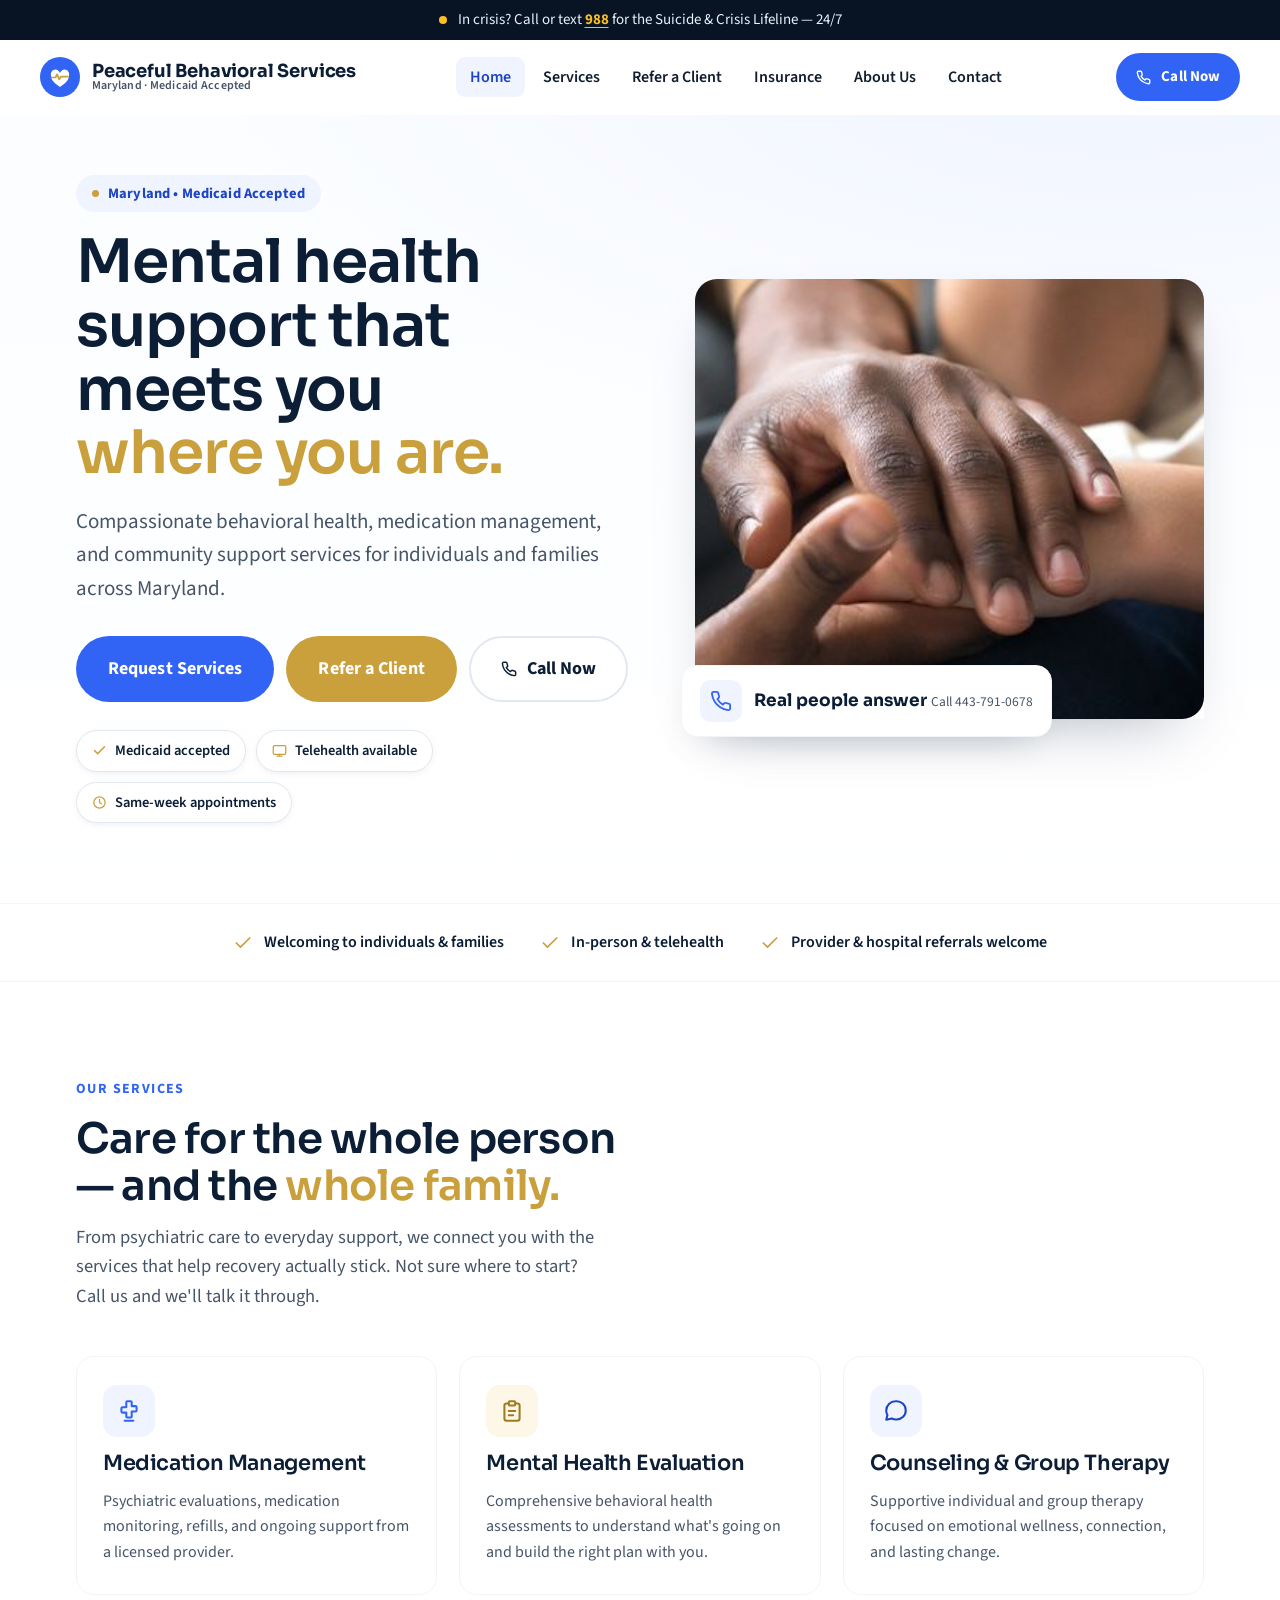
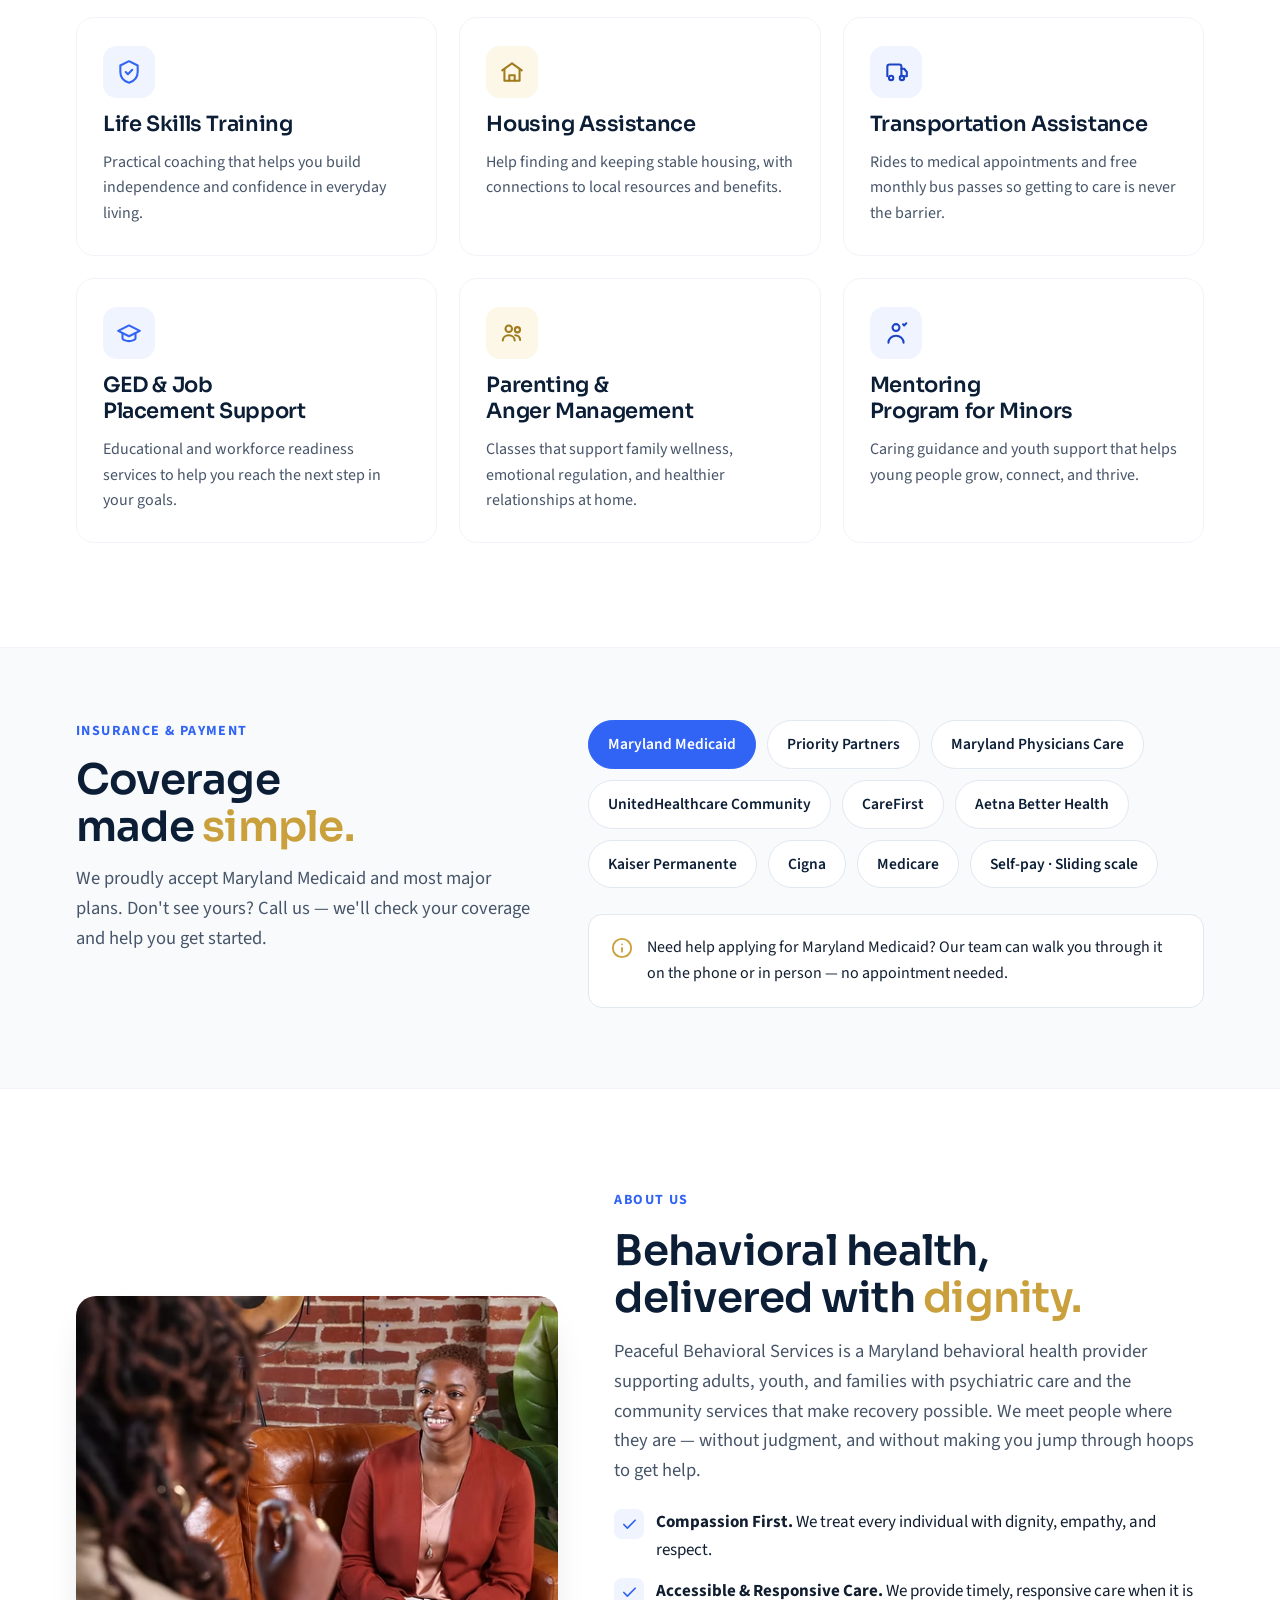
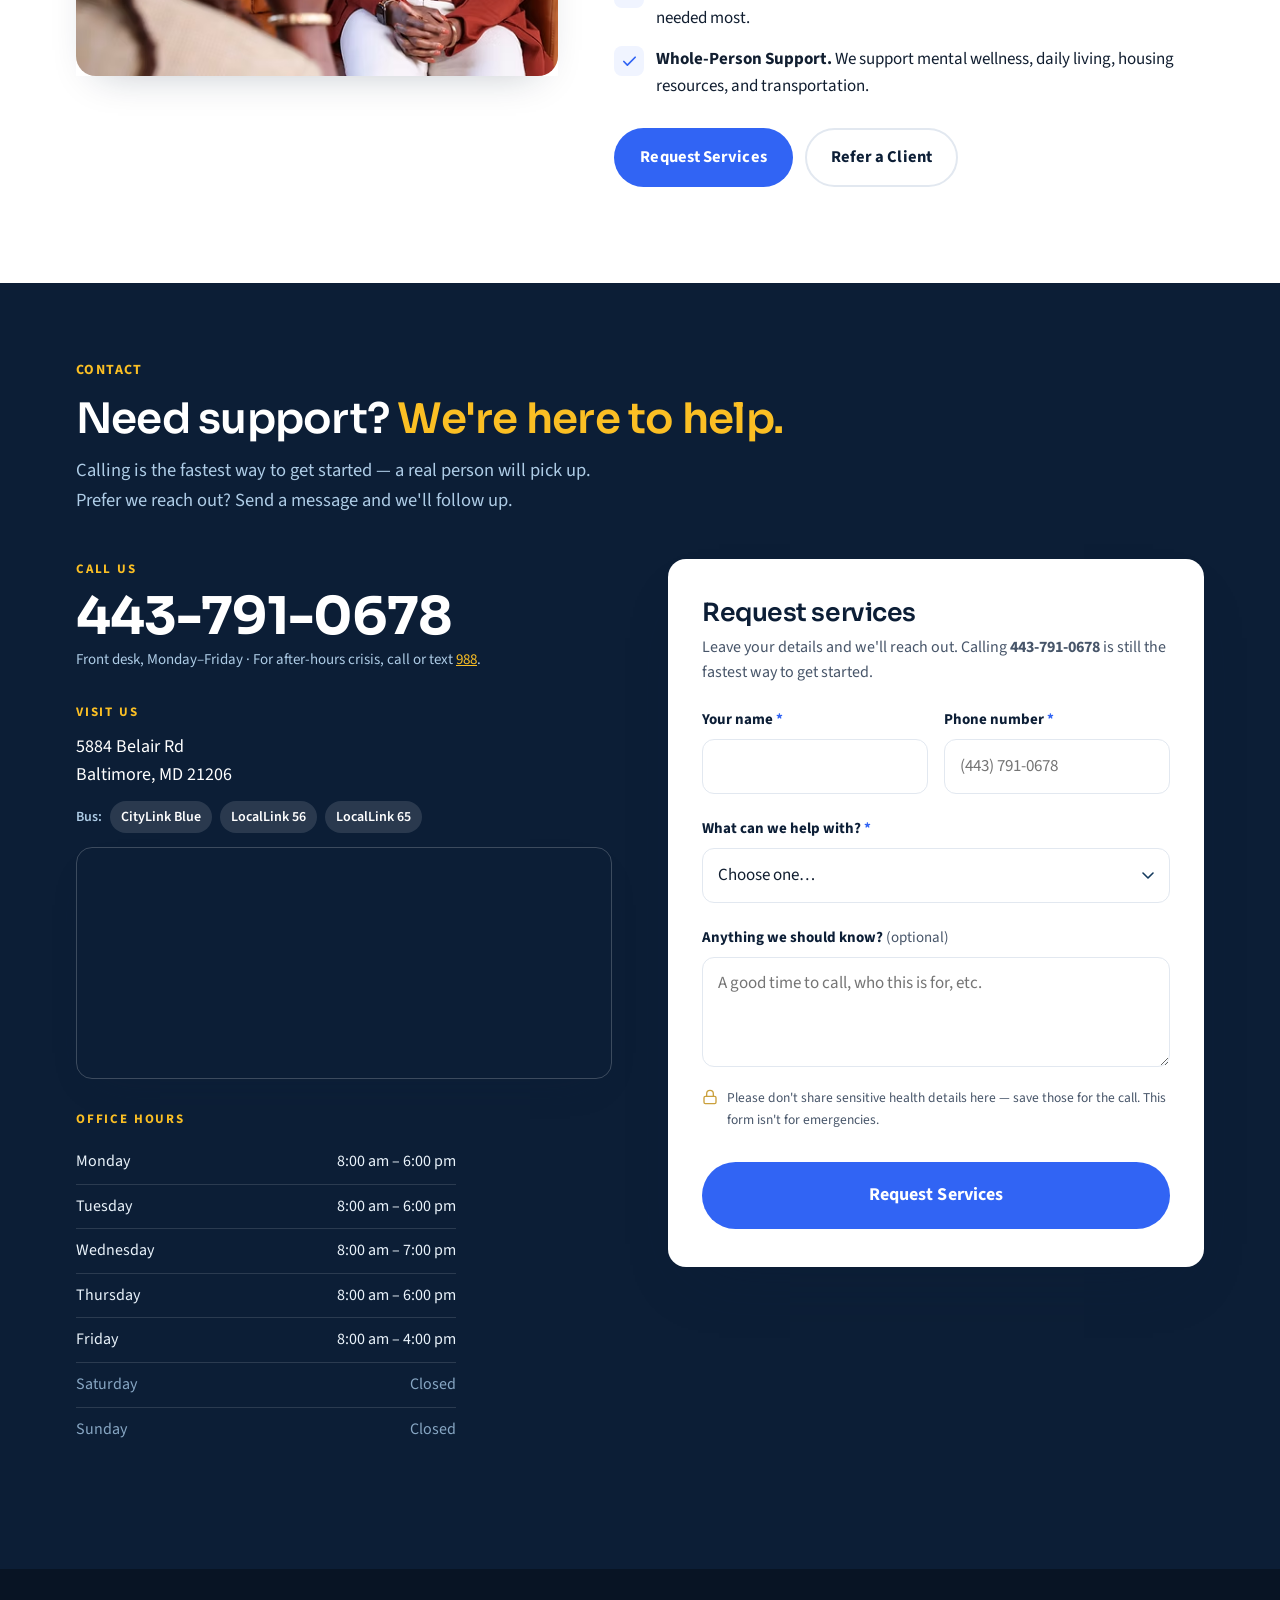
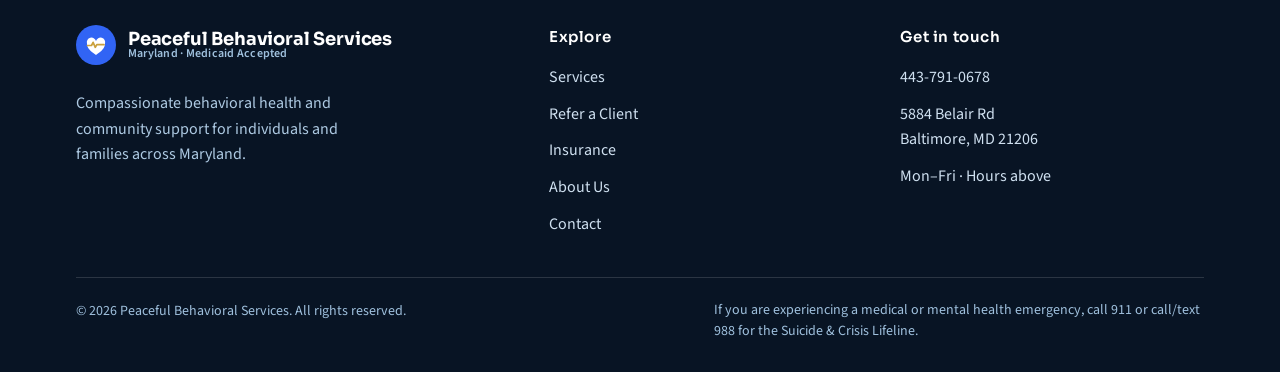
==== commit 48e2de37: "new colors" ====
--- a/index.html
+++ b/index.html
@@ -13,7 +13,7 @@
 /* ---- Home-only styles ---- */
 .hero {
   background:
-    radial-gradient(120% 90% at 88% -10%, var(--sky) 0%, rgba(233,241,251,0) 60%),
+    radial-gradient(120% 90% at 88% -10%, var(--sky) 0%, rgba(240,244,255,0) 60%),
     linear-gradient(180deg, #fbfdff 0%, var(--gray) 100%);
   padding: 40px 0 56px;
   overflow: hidden;
@@ -62,8 +62,8 @@
   background: var(--sky); color: var(--blue);
   display: inline-flex; align-items: center; justify-content: center; flex-shrink: 0;
 }
-.svc:nth-child(3n+2) .svc-ic { background: #e6f5f3; color: var(--teal-deep); }
-.svc:nth-child(3n) .svc-ic { background: #e7eefb; color: var(--blue-deep); }
+.svc:nth-child(3n+2) .svc-ic { background: var(--gold-soft); color: var(--teal-deep); }
+.svc:nth-child(3n) .svc-ic { background: var(--sky); color: var(--blue-deep); }
 .svc h3 { font-size: 21px; }
 .svc p { margin: 0; color: var(--ink-soft); font-size: 16px; }
 
@@ -100,13 +100,13 @@
 /* Contact */
 .contact { background: var(--navy); color: #e7f0f9; padding: 76px 0 88px; }
 .contact h2, .contact h3 { color: #fff; }
-.contact .eyebrow { color: #8fe0d6; }
+.contact .eyebrow { color: var(--gold-bright); }
 .contact-grid { display: grid; grid-template-columns: 1fr; gap: 40px; margin-top: 44px; }
 @media (min-width: 940px) { .contact-grid { grid-template-columns: 1fr 1fr; gap: 56px; align-items: start; } }
 .ci-block { margin-bottom: 30px; }
-.ci-block h4 { color: #8fe0d6; font-family: var(--f-body); font-size: 13px; font-weight: 700; letter-spacing: 0.14em; text-transform: uppercase; margin-bottom: 10px; }
+.ci-block h4 { color: var(--gold-bright); font-family: var(--f-body); font-size: 13px; font-weight: 700; letter-spacing: 0.14em; text-transform: uppercase; margin-bottom: 10px; }
 .phone-huge { font-family: var(--f-head); font-weight: 700; font-size: clamp(34px, 5.5vw, 52px); line-height: 1.04; letter-spacing: -0.02em; color: #fff; text-decoration: none; display: inline-block; }
-.phone-huge:hover { color: #8fe0d6; }
+.phone-huge:hover { color: var(--gold-bright); }
 .ci-sub { color: #aecce6; font-size: 15px; margin-top: 4px; }
 .address { font-style: normal; font-size: 18px; line-height: 1.55; color: #fff; }
 .bus { margin-top: 12px; display: flex; flex-wrap: wrap; gap: 7px 8px; font-size: 14px; align-items: center; }
@@ -147,9 +147,9 @@
     <a class="logo" href="index.html" aria-label="Peaceful Behavioral Services — home">
       <span class="logo-mark" aria-hidden="true">
         <svg width="40" height="40" viewBox="0 0 40 40" fill="none" aria-hidden="true">
-          <circle cx="20" cy="20" r="20" fill="#2b6cb0"/>
+          <circle cx="20" cy="20" r="20" fill="var(--blue)"/>
           <path d="M20 30c-5.5-3.6-9-6.8-9-11.4A4.6 4.6 0 0 1 20 16a4.6 4.6 0 0 1 9 2.6C29 23.2 25.5 26.4 20 30Z" fill="#fff"/>
-          <path d="M11.5 20.5h4l1.6-3.2 2.2 5 1.5-2.6h7.2" stroke="#2f9d92" stroke-width="1.7" fill="none" stroke-linecap="round" stroke-linejoin="round"/>
+          <path d="M11.5 20.5h4l1.6-3.2 2.2 5 1.5-2.6h7.2" stroke="var(--gold)" stroke-width="1.7" fill="none" stroke-linecap="round" stroke-linejoin="round"/>
         </svg>
       </span>
       <span class="logo-text">
@@ -361,7 +361,7 @@
   <div class="wrap">
     <div class="section-head" style="margin-bottom:0">
       <span class="eyebrow">Contact</span>
-      <h2>Need support? <span style="color:#8fe0d6">We're here to help.</span></h2>
+      <h2>Need support? <span style="color:var(--gold-bright)">We're here to help.</span></h2>
       <p style="color:#aecce6">Calling is the fastest way to get started — a real person will pick up. Prefer we reach out? Send a message and we'll follow up.</p>
     </div>
 
@@ -370,7 +370,7 @@
         <div class="ci-block">
           <h4>Call us</h4>
           <a class="phone-huge" href="tel:+14437910678">443-791-0678</a>
-          <div class="ci-sub">Front desk, Monday–Friday · For after-hours crisis, call or text <a href="tel:988" style="color:#8fe0d6">988</a>.</div>
+          <div class="ci-sub">Front desk, Monday–Friday · For after-hours crisis, call or text <a href="tel:988" style="color:var(--gold-bright)">988</a>.</div>
         </div>
 
         <div class="ci-block">
@@ -471,7 +471,7 @@
       <div class="footer-brand">
         <a class="logo" href="index.html" style="color:#fff">
           <span class="logo-mark" aria-hidden="true">
-            <svg width="40" height="40" viewBox="0 0 40 40" fill="none"><circle cx="20" cy="20" r="20" fill="#2b6cb0"/><path d="M20 30c-5.5-3.6-9-6.8-9-11.4A4.6 4.6 0 0 1 20 16a4.6 4.6 0 0 1 9 2.6C29 23.2 25.5 26.4 20 30Z" fill="#fff"/><path d="M11.5 20.5h4l1.6-3.2 2.2 5 1.5-2.6h7.2" stroke="#2f9d92" stroke-width="1.7" fill="none" stroke-linecap="round" stroke-linejoin="round"/></svg>
+            <svg width="40" height="40" viewBox="0 0 40 40" fill="none"><circle cx="20" cy="20" r="20" fill="var(--blue)"/><path d="M20 30c-5.5-3.6-9-6.8-9-11.4A4.6 4.6 0 0 1 20 16a4.6 4.6 0 0 1 9 2.6C29 23.2 25.5 26.4 20 30Z" fill="#fff"/><path d="M11.5 20.5h4l1.6-3.2 2.2 5 1.5-2.6h7.2" stroke="var(--gold)" stroke-width="1.7" fill="none" stroke-linecap="round" stroke-linejoin="round"/></svg>
           </span>
           <span class="logo-text"><span class="logo-name">Peaceful Behavioral Services</span><span class="logo-tag">Maryland · Medicaid Accepted</span></span>
         </a>
--- a/styles.css
+++ b/styles.css
@@ -8,22 +8,33 @@
 */
 
 :root {
-  /* Blues + calming accents */
-  --navy:        #143a5e;   /* deep, for headings */
-  --navy-deep:   #0e2d4b;
-  --blue:        #2b6cb0;   /* primary action */
-  --blue-deep:   #235a96;
-  --blue-bright: #3b82c4;
-  --teal:        #2f9d92;   /* soft accent */
-  --teal-deep:   #268279;
-  --sky:         #e9f1fb;   /* tinted section bg */
-  --sky-2:       #f3f8fd;
-  --gray:        #f5f8fc;   /* page bg */
-  --line:        #dbe6f2;
-  --line-soft:   #e7eef7;
-
-  --ink:         #243748;   /* body text */
-  --ink-soft:    #566676;
+  /* New Royal Blue & Dark Navy */
+  --navy:        #0c1e36;   /* Dark navy, for headings */
+  --navy-deep:   #081424;   /* Deeper dark navy, for footer / crisis header */
+  --blue:        #3164f4;   /* Primary Royal Blue action */
+  --blue-deep:   #1c44c5;   /* Deep Royal Blue for hover states */
+  --blue-bright: #5584ff;   /* Bright Royal Blue for active outlines */
+  
+  /* New Gold accents */
+  --gold:        #caa03c;   /* Accent gold with high contrast */
+  --gold-deep:   #a17c1e;   /* Hover gold */
+  --gold-soft:   #fcf7e6;   /* Light cream gold tint bg */
+  --gold-bright: #fbbf24;   /* Bright gold for dark bg elements */
+  
+  /* Backwards compatibility for --teal and --teal-deep */
+  --teal:        var(--gold);
+  --teal-deep:   var(--gold-deep);
+
+  /* White & Sky backgrounds */
+  --sky:         #f0f4ff;   /* Tinted section bg (soft royal blue tint) */
+  --sky-2:       #f8fafc;   /* Very light tint section bg */
+  --gray:        #ffffff;   /* Main page background (now White) */
+  --line:        #e2e8f0;   /* Light borders */
+  --line-soft:   #f1f5f9;   /* Very soft lines */
+
+  /* Dark navy body typography */
+  --ink:         #111e30;   /* Dark navy body text */
+  --ink-soft:    #475569;   /* Slate/navy secondary text */
   --white:       #ffffff;
 
   --r-card: 18px;
@@ -34,9 +45,9 @@
   --f-body: "Source Sans 3", system-ui, -apple-system, "Segoe UI", Roboto, sans-serif;
 
   --max: 1200px;
-  --shadow-sm: 0 2px 10px -4px rgba(20, 58, 94, 0.18);
-  --shadow-md: 0 16px 40px -22px rgba(20, 58, 94, 0.35);
-  --shadow-lg: 0 28px 60px -30px rgba(20, 58, 94, 0.4);
+  --shadow-sm: 0 2px 10px -4px rgba(12, 30, 54, 0.15);
+  --shadow-md: 0 16px 40px -22px rgba(12, 30, 54, 0.3);
+  --shadow-lg: 0 28px 60px -30px rgba(12, 30, 54, 0.35);
 }
 
 * { box-sizing: border-box; }
@@ -59,7 +70,7 @@
 a { color: var(--blue-deep); }
 button { font: inherit; cursor: pointer; }
 
-::selection { background: rgba(43, 108, 176, 0.18); }
+::selection { background: rgba(49, 100, 244, 0.18); }
 
 /* Visible focus for keyboard users */
 a:focus-visible, button:focus-visible, input:focus-visible,
@@ -132,17 +143,17 @@
 }
 .crisis-dot {
   width: 8px; height: 8px; border-radius: 50%;
-  background: #6fd0c6; display: inline-block; flex-shrink: 0;
-  box-shadow: 0 0 0 0 rgba(111, 208, 198, 0.6);
+  background: var(--gold-bright); display: inline-block; flex-shrink: 0;
+  box-shadow: 0 0 0 0 rgba(251, 191, 36, 0.6);
   animation: pulse 2.4s ease-out infinite;
 }
 @media (prefers-reduced-motion: reduce) { .crisis-dot { animation: none; } }
 @keyframes pulse {
-  0%   { box-shadow: 0 0 0 0 rgba(111, 208, 198, 0.55); }
-  70%  { box-shadow: 0 0 0 9px rgba(111, 208, 198, 0); }
-  100% { box-shadow: 0 0 0 0 rgba(111, 208, 198, 0); }
-}
-.crisis a { color: #aee6df; text-decoration: underline; text-underline-offset: 3px; font-weight: 700; }
+  0%   { box-shadow: 0 0 0 0 rgba(251, 191, 36, 0.55); }
+  70%  { box-shadow: 0 0 0 9px rgba(251, 191, 36, 0); }
+  100% { box-shadow: 0 0 0 0 rgba(251, 191, 36, 0); }
+}
+.crisis a { color: var(--gold-bright); text-decoration: underline; text-underline-offset: 3px; font-weight: 700; }
 
 /* ---------- Nav ---------- */
 .nav {
@@ -219,9 +230,9 @@
 }
 .btn:active { transform: translateY(1px); }
 .btn-primary { background: var(--blue); color: #fff; }
-.btn-primary:hover { background: var(--blue-deep); box-shadow: 0 10px 26px -12px rgba(43, 108, 176, 0.7); }
+.btn-primary:hover { background: var(--blue-deep); box-shadow: 0 10px 26px -12px rgba(49, 100, 244, 0.4); }
 .btn-teal { background: var(--teal); color: #fff; }
-.btn-teal:hover { background: var(--teal-deep); box-shadow: 0 10px 26px -12px rgba(47, 157, 146, 0.7); }
+.btn-teal:hover { background: var(--teal-deep); box-shadow: 0 10px 26px -12px rgba(202, 160, 60, 0.4); }
 .btn-outline { background: #fff; color: var(--navy); border-color: var(--line); }
 .btn-outline:hover { border-color: var(--blue); color: var(--blue-deep); background: var(--sky-2); }
 .btn-ghost { background: transparent; color: var(--navy); border-color: var(--navy); }
@@ -243,7 +254,7 @@
 }
 .badge svg { color: var(--teal); }
 .badge.on-blue { background: rgba(255,255,255,0.14); border-color: rgba(255,255,255,0.28); color: #fff; box-shadow: none; }
-.badge.on-blue svg { color: #8fe0d6; }
+.badge.on-blue svg { color: var(--gold-bright); }
 
 /* Location badge pill */
 .loc-badge {
@@ -301,7 +312,7 @@
   background-repeat: no-repeat; background-position: right 15px center; padding-right: 40px;
 }
 .field input:focus, .field select:focus, .field textarea:focus {
-  outline: none; border-color: var(--blue); box-shadow: 0 0 0 4px rgba(43, 108, 176, 0.16);
+  outline: none; border-color: var(--blue); box-shadow: 0 0 0 4px rgba(49, 100, 244, 0.16);
 }
 .field.has-error input, .field.has-error select, .field.has-error textarea { border-color: #c0392b; }
 .field-error { color: #c0392b; font-size: 14px; font-weight: 600; }
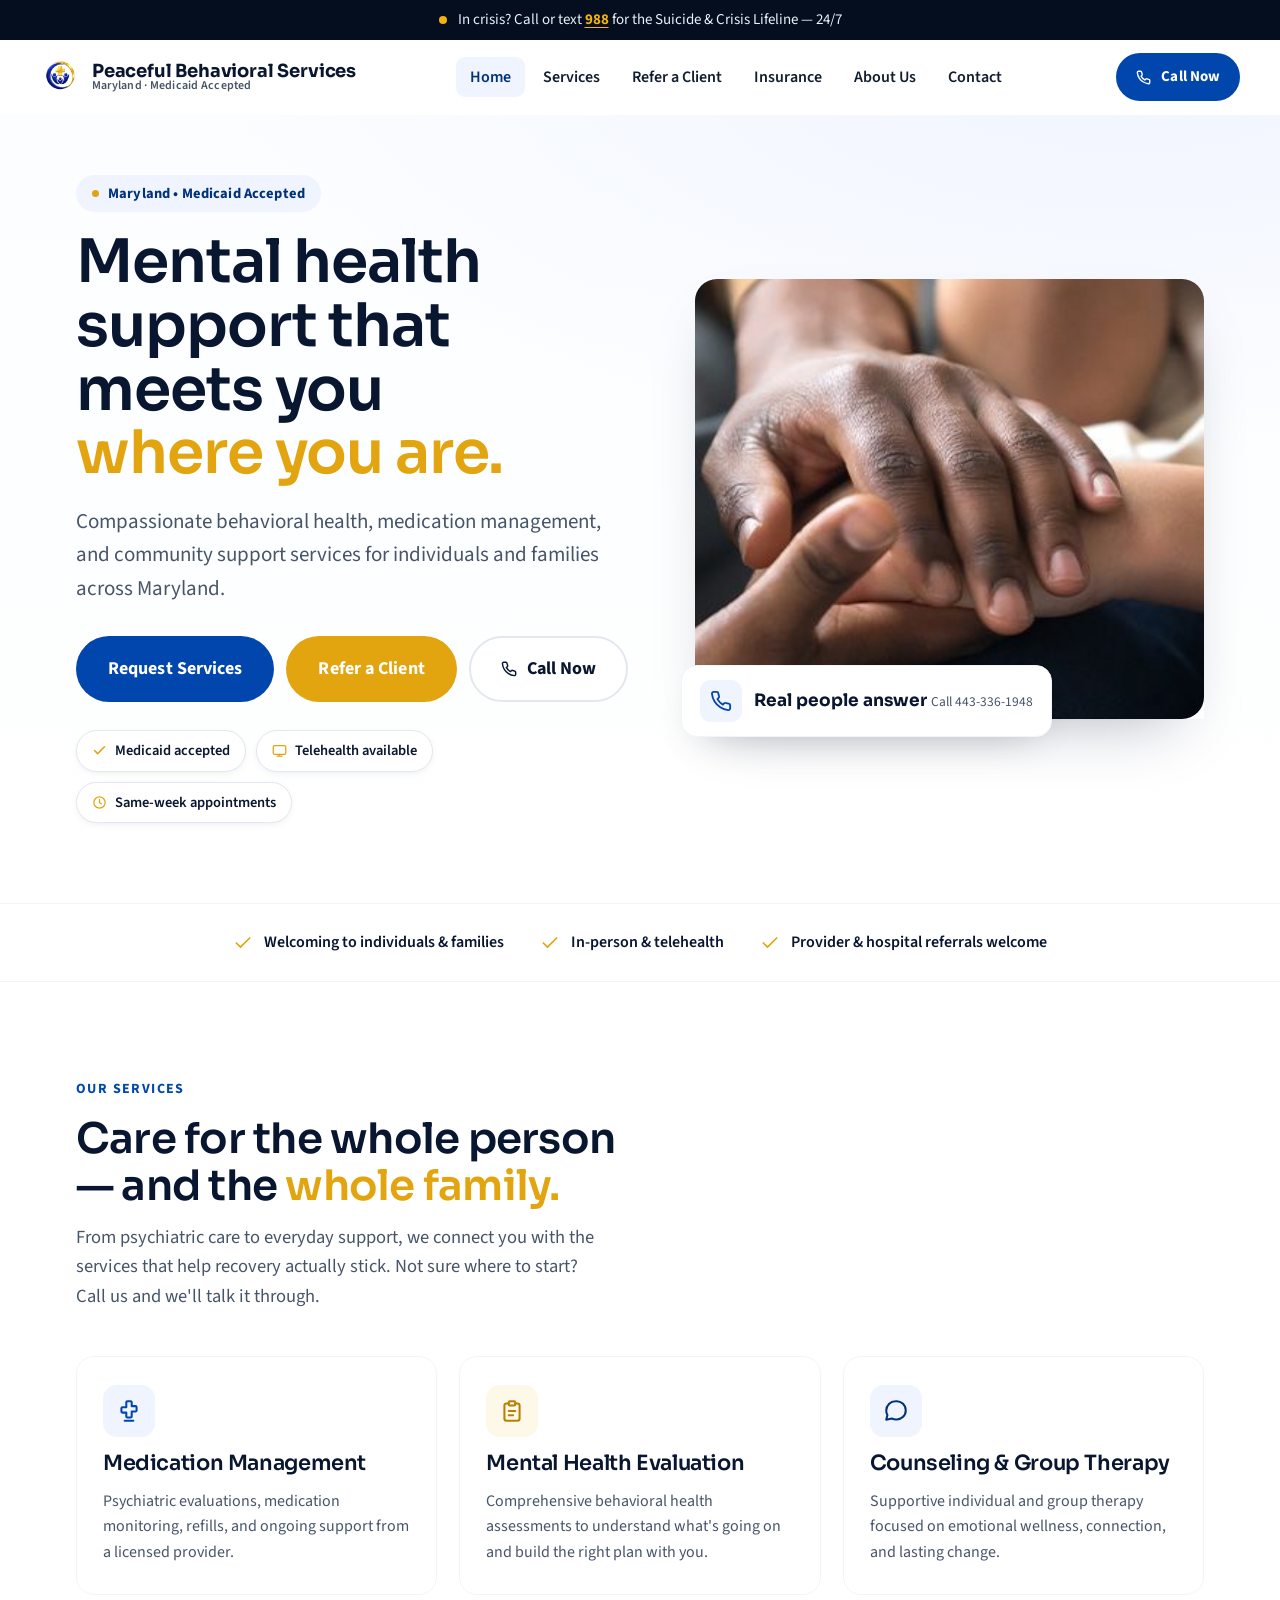
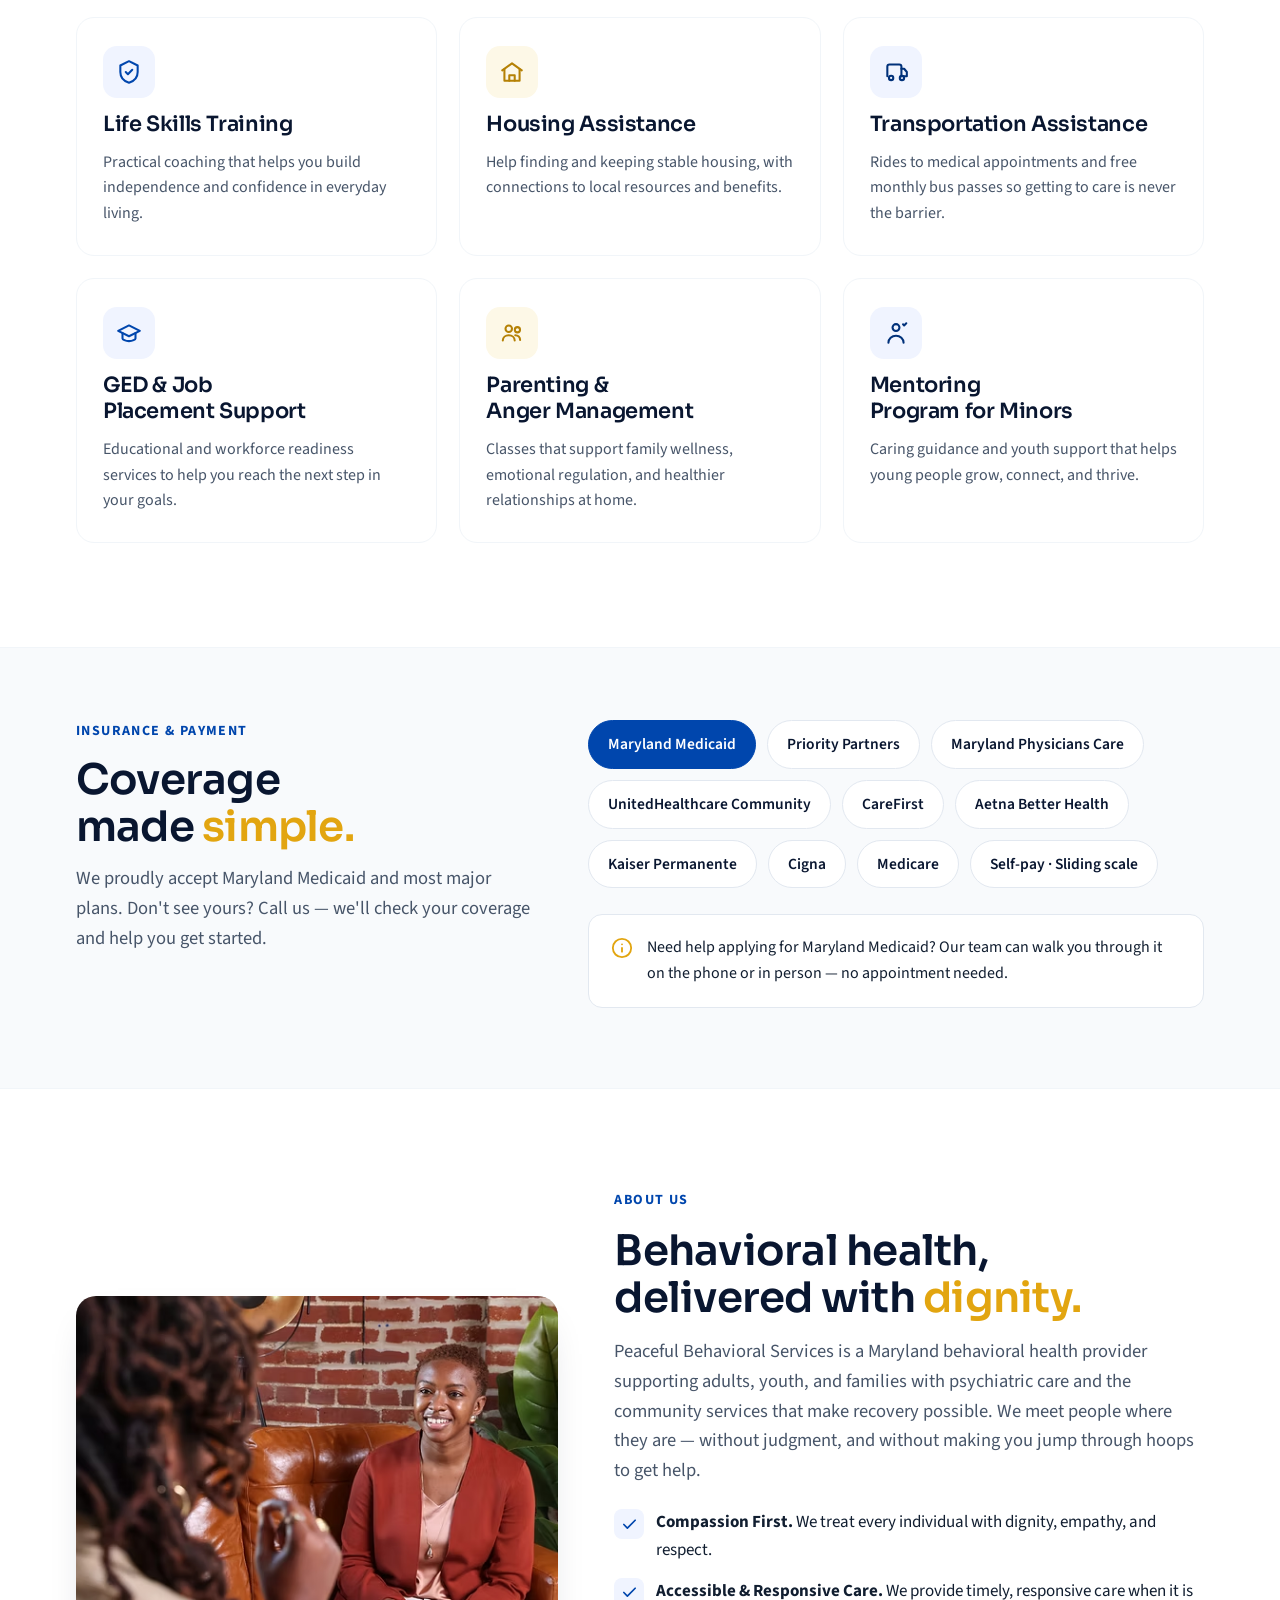
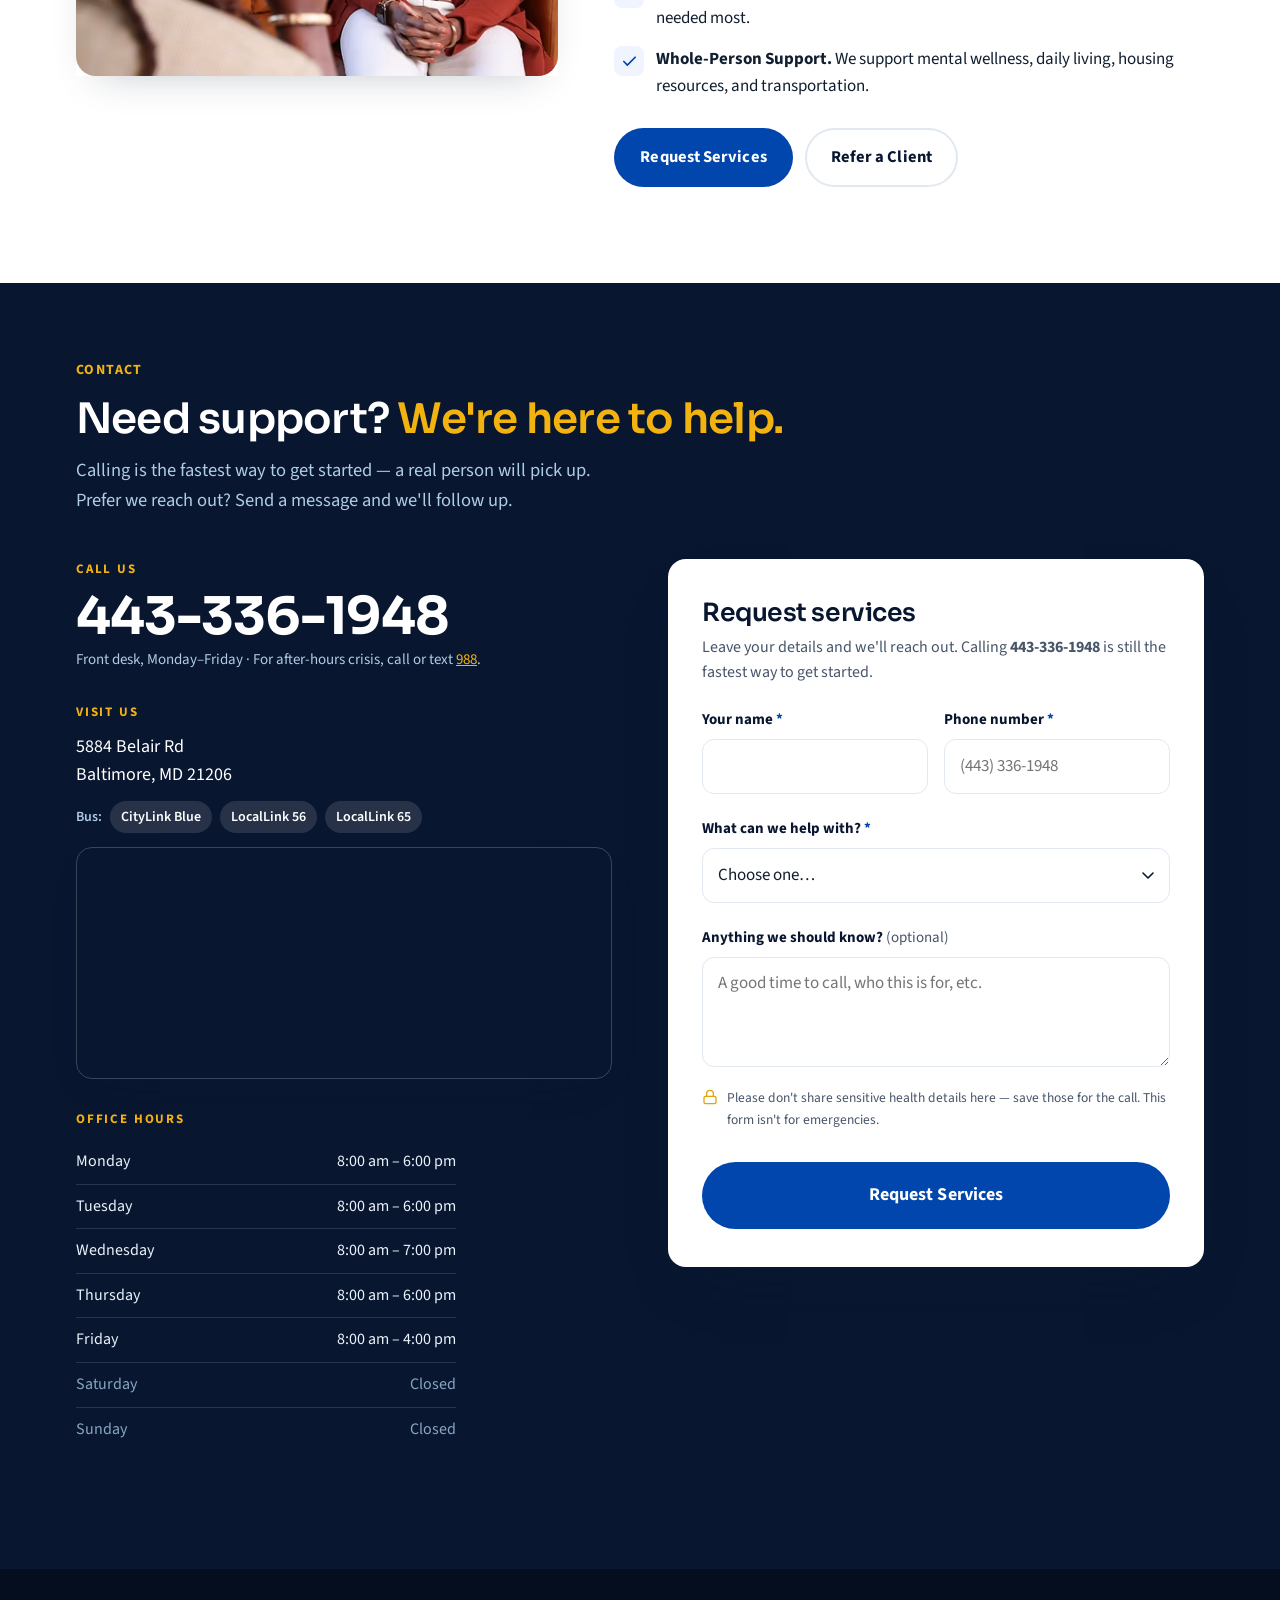
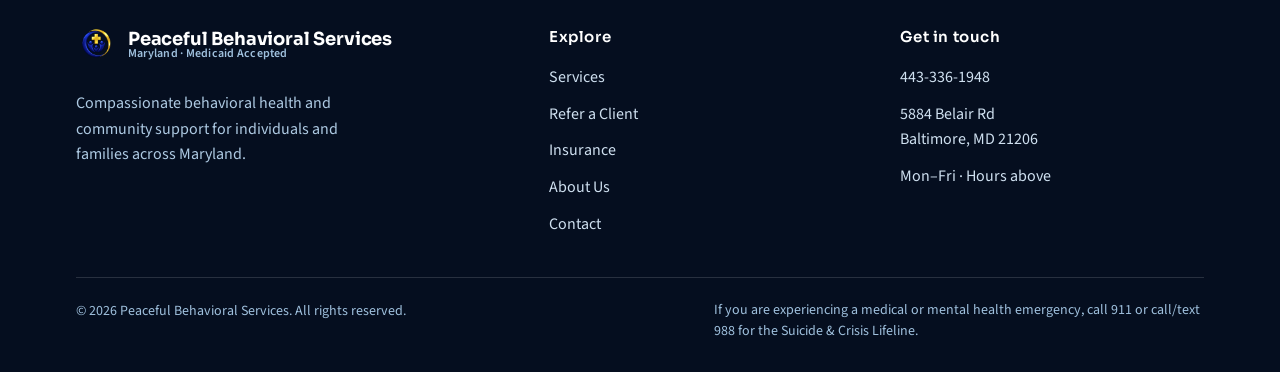
==== commit f22d4b0e: "fixes part 2" ====
--- a/index.html
+++ b/index.html
@@ -4,7 +4,7 @@
 <meta charset="utf-8" />
 <meta name="viewport" content="width=device-width, initial-scale=1" />
 <title>Peaceful Behavioral Services — Maryland · Medicaid Accepted</title>
-<meta name="description" content="Compassionate behavioral health, psychiatric medication management, and community support services for individuals and families across Maryland. Medicaid accepted. Call 443-791-0678." />
+<meta name="description" content="Compassionate behavioral health, psychiatric medication management, and community support services for individuals and families across Maryland. Medicaid accepted. Call 443-336-1948." />
 <link rel="preconnect" href="https://fonts.googleapis.com">
 <link rel="preconnect" href="https://fonts.gstatic.com" crossorigin>
 <link href="https://fonts.googleapis.com/css2?family=Sora:wght@400;500;600;700&family=Source+Sans+3:ital,wght@0,400;0,500;0,600;0,700;1,400&display=swap" rel="stylesheet">
@@ -146,11 +146,7 @@
   <div class="wrap nav-inner">
     <a class="logo" href="index.html" aria-label="Peaceful Behavioral Services — home">
       <span class="logo-mark" aria-hidden="true">
-        <svg width="40" height="40" viewBox="0 0 40 40" fill="none" aria-hidden="true">
-          <circle cx="20" cy="20" r="20" fill="var(--blue)"/>
-          <path d="M20 30c-5.5-3.6-9-6.8-9-11.4A4.6 4.6 0 0 1 20 16a4.6 4.6 0 0 1 9 2.6C29 23.2 25.5 26.4 20 30Z" fill="#fff"/>
-          <path d="M11.5 20.5h4l1.6-3.2 2.2 5 1.5-2.6h7.2" stroke="var(--gold)" stroke-width="1.7" fill="none" stroke-linecap="round" stroke-linejoin="round"/>
-        </svg>
+        <img src="images/logo.png" alt="" width="40" height="40">
       </span>
       <span class="logo-text">
         <span class="logo-name">Peaceful Behavioral Services</span>
@@ -170,7 +166,7 @@
     </nav>
 
     <div class="nav-right">
-      <a class="btn btn-primary btn-sm" href="tel:+14437910678" aria-label="Call now at 443-791-0678">
+      <a class="btn btn-primary btn-sm" href="tel:+14433361948" aria-label="Call now at 443-336-1948">
         <svg width="15" height="15" viewBox="0 0 24 24" fill="none" stroke="currentColor" stroke-width="2.2" stroke-linecap="round" stroke-linejoin="round" aria-hidden="true"><path d="M22 16.92v3a2 2 0 0 1-2.18 2 19.79 19.79 0 0 1-8.63-3.07 19.5 19.5 0 0 1-6-6 19.79 19.79 0 0 1-3.07-8.67A2 2 0 0 1 4.11 2h3a2 2 0 0 1 2 1.72c.13.96.37 1.9.72 2.8a2 2 0 0 1-.45 2.11L8.09 9.91a16 16 0 0 0 6 6l1.27-1.27a2 2 0 0 1 2.11-.45c.9.35 1.84.59 2.8.72A2 2 0 0 1 22 16.92z"/></svg>
         Call Now
       </a>
@@ -196,7 +192,7 @@
     <a href="#insurance">Insurance</a>
     <a href="About Us.html">About Us</a>
     <a href="#contact">Contact</a>
-    <a class="btn btn-primary mm-cta" href="tel:+14437910678">Call 443-791-0678</a>
+    <a class="btn btn-primary mm-cta" href="tel:+14433361948">Call 443-336-1948</a>
   </div>
 </div>
 
@@ -211,7 +207,7 @@
       <div class="hero-ctas">
         <a class="btn btn-primary btn-lg" href="#contact">Request Services</a>
         <a class="btn btn-teal btn-lg" href="Refer a Client.html">Refer a Client</a>
-        <a class="btn btn-outline btn-lg" href="tel:+14437910678">
+        <a class="btn btn-outline btn-lg" href="tel:+14433361948">
           <svg width="16" height="16" viewBox="0 0 24 24" fill="none" stroke="currentColor" stroke-width="2.2" stroke-linecap="round" stroke-linejoin="round" aria-hidden="true"><path d="M22 16.92v3a2 2 0 0 1-2.18 2 19.79 19.79 0 0 1-8.63-3.07 19.5 19.5 0 0 1-6-6 19.79 19.79 0 0 1-3.07-8.67A2 2 0 0 1 4.11 2h3a2 2 0 0 1 2 1.72c.13.96.37 1.9.72 2.8a2 2 0 0 1-.45 2.11L8.09 9.91a16 16 0 0 0 6 6l1.27-1.27a2 2 0 0 1 2.11-.45c.9.35 1.84.59 2.8.72A2 2 0 0 1 22 16.92z"/></svg>
           Call Now
         </a>
@@ -229,7 +225,7 @@
         <span class="hf-ic" aria-hidden="true"><svg width="22" height="22" viewBox="0 0 24 24" fill="none" stroke="currentColor" stroke-width="2" stroke-linecap="round" stroke-linejoin="round"><path d="M22 16.92v3a2 2 0 0 1-2.18 2 19.79 19.79 0 0 1-8.63-3.07 19.5 19.5 0 0 1-6-6 19.79 19.79 0 0 1-3.07-8.67A2 2 0 0 1 4.11 2h3a2 2 0 0 1 2 1.72c.13.96.37 1.9.72 2.8a2 2 0 0 1-.45 2.11L8.09 9.91a16 16 0 0 0 6 6l1.27-1.27a2 2 0 0 1 2.11-.45c.9.35 1.84.59 2.8.72A2 2 0 0 1 22 16.92z"/></svg></span>
         <span>
           <span class="hf-big">Real people answer</span>
-          <span class="hf-small">Call 443-791-0678</span>
+          <span class="hf-small">Call 443-336-1948</span>
         </span>
       </div>
     </div>
@@ -369,7 +365,7 @@
       <div>
         <div class="ci-block">
           <h4>Call us</h4>
-          <a class="phone-huge" href="tel:+14437910678">443-791-0678</a>
+          <a class="phone-huge" href="tel:+14433361948">443-336-1948</a>
           <div class="ci-sub">Front desk, Monday–Friday · For after-hours crisis, call or text <a href="tel:988" style="color:var(--gold-bright)">988</a>.</div>
         </div>
 
@@ -413,7 +409,7 @@
       <div class="contact-form-card" id="request">
         <div data-view="form">
           <h3>Request services</h3>
-          <p class="cf-lede">Leave your details and we'll reach out. Calling <strong>443-791-0678</strong> is still the fastest way to get started.</p>
+          <p class="cf-lede">Leave your details and we'll reach out. Calling <strong>443-336-1948</strong> is still the fastest way to get started.</p>
           <form class="cf-grid" id="contactForm" novalidate>
             <!-- Spam protection -->
             <input type="text" name="_honey" style="display:none">
@@ -425,7 +421,7 @@
               </div>
               <div class="field" data-field="phone">
                 <label for="c-phone">Phone number <span class="req">*</span></label>
-                <input id="c-phone" name="phone" type="tel" inputmode="tel" autocomplete="tel" placeholder="(443) 791-0678" required>
+                <input id="c-phone" name="phone" type="tel" inputmode="tel" autocomplete="tel" placeholder="(443) 336-1948" required>
                 <div class="field-error" id="c-err-phone"></div>
               </div>
             </div>
@@ -456,7 +452,7 @@
         <div class="form-success" data-view="success" aria-live="polite">
           <span class="succ-mark"><svg width="26" height="26" viewBox="0 0 24 24" fill="none" stroke="currentColor" stroke-width="3" stroke-linecap="round" stroke-linejoin="round"><polyline points="20 6 9 17 4 12"/></svg></span>
           <h3 id="c-succ-title">Thanks — we'll be in touch.</h3>
-          <p style="color:var(--ink-soft);margin:8px 0 0" id="c-succ-detail">Someone from our team will follow up soon. Need help today? Call 443-791-0678.</p>
+          <p style="color:var(--ink-soft);margin:8px 0 0" id="c-succ-detail">Someone from our team will follow up soon. Need help today? Call 443-336-1948.</p>
         </div>
       </div>
     </div>
@@ -471,7 +467,7 @@
       <div class="footer-brand">
         <a class="logo" href="index.html" style="color:#fff">
           <span class="logo-mark" aria-hidden="true">
-            <svg width="40" height="40" viewBox="0 0 40 40" fill="none"><circle cx="20" cy="20" r="20" fill="var(--blue)"/><path d="M20 30c-5.5-3.6-9-6.8-9-11.4A4.6 4.6 0 0 1 20 16a4.6 4.6 0 0 1 9 2.6C29 23.2 25.5 26.4 20 30Z" fill="#fff"/><path d="M11.5 20.5h4l1.6-3.2 2.2 5 1.5-2.6h7.2" stroke="var(--gold)" stroke-width="1.7" fill="none" stroke-linecap="round" stroke-linejoin="round"/></svg>
+            <img src="images/logo.png" alt="" width="40" height="40">
           </span>
           <span class="logo-text"><span class="logo-name">Peaceful Behavioral Services</span><span class="logo-tag">Maryland · Medicaid Accepted</span></span>
         </a>
@@ -490,7 +486,7 @@
       <div>
         <h4>Get in touch</h4>
         <ul class="footer-links">
-          <li><a href="tel:+14437910678">443-791-0678</a></li>
+          <li><a href="tel:+14433361948">443-336-1948</a></li>
           <li>5884 Belair Rd<br>Baltimore, MD 21206</li>
           <li>Mon–Fri · Hours above</li>
         </ul>
@@ -504,9 +500,9 @@
 </footer>
 
 <!-- Floating mobile call -->
-<a class="fab-call" id="fab" href="tel:+14437910678" aria-label="Call 443-791-0678">
+<a class="fab-call" id="fab" href="tel:+14433361948" aria-label="Call 443-336-1948">
   <svg width="17" height="17" viewBox="0 0 24 24" fill="none" stroke="currentColor" stroke-width="2.2" stroke-linecap="round" stroke-linejoin="round"><path d="M22 16.92v3a2 2 0 0 1-2.18 2 19.79 19.79 0 0 1-8.63-3.07 19.5 19.5 0 0 1-6-6 19.79 19.79 0 0 1-3.07-8.67A2 2 0 0 1 4.11 2h3a2 2 0 0 1 2 1.72c.13.96.37 1.9.72 2.8a2 2 0 0 1-.45 2.11L8.09 9.91a16 16 0 0 0 6 6l1.27-1.27a2 2 0 0 1 2.11-.45c.9.35 1.84.59 2.8.72A2 2 0 0 1 22 16.92z"/></svg>
-  Call 443-791-0678
+  Call 443-336-1948
 </a>
 
 <script src="image-slot.js"></script>
@@ -567,7 +563,7 @@
 
   function showSuccess(name) {
     document.getElementById('c-succ-detail').textContent =
-      `Thanks, ${name.split(' ')[0]} — we'll call you at ${phoneInput.value} soon. Need help today? Call 443-791-0678.`;
+      `Thanks, ${name.split(' ')[0]} — we'll call you at ${phoneInput.value} soon. Need help today? Call 443-336-1948.`;
     form.closest('[data-view="form"]').style.display = 'none';
     document.querySelector('.contact-form-card [data-view="success"]').classList.add('is-on');
   }
@@ -625,7 +621,7 @@
     })
     .catch(error => {
       console.error(error);
-      alert("We encountered an issue sending your request. Please try again or call us directly at 443-791-0678.");
+      alert("We encountered an issue sending your request. Please try again or call us directly at 443-336-1948.");
       btn.disabled = false;
       btn.textContent = originalText;
     });
--- a/styles.css
+++ b/styles.css
@@ -8,18 +8,18 @@
 */
 
 :root {
-  /* New Royal Blue & Dark Navy */
-  --navy:        #0c1e36;   /* Dark navy, for headings */
-  --navy-deep:   #081424;   /* Deeper dark navy, for footer / crisis header */
-  --blue:        #3164f4;   /* Primary Royal Blue action */
-  --blue-deep:   #1c44c5;   /* Deep Royal Blue for hover states */
-  --blue-bright: #5584ff;   /* Bright Royal Blue for active outlines */
+  /* Cobalt Blue & Deep Navy from Logo */
+  --navy:        #091630;   /* Deepest navy, for headings */
+  --navy-deep:   #050e1f;   /* Deeper dark navy, for footer / crisis header */
+  --blue:        #0046ad;   /* Cobalt Blue matching logo primary */
+  --blue-deep:   #00317a;   /* Deep Cobalt Blue for hover states */
+  --blue-bright: #296beb;   /* Bright Cobalt Blue for active outlines */
   
-  /* New Gold accents */
-  --gold:        #caa03c;   /* Accent gold with high contrast */
-  --gold-deep:   #a17c1e;   /* Hover gold */
-  --gold-soft:   #fcf7e6;   /* Light cream gold tint bg */
-  --gold-bright: #fbbf24;   /* Bright gold for dark bg elements */
+  /* Gold accents from Logo */
+  --gold:        #e2a510;   /* Gold matching logo accent */
+  --gold-deep:   #b58105;   /* Hover gold */
+  --gold-soft:   #fdf8e7;   /* Light cream gold tint bg */
+  --gold-bright: #f2b311;   /* Bright gold for dark bg elements */
   
   /* Backwards compatibility for --teal and --teal-deep */
   --teal:        var(--gold);
@@ -70,7 +70,7 @@
 a { color: var(--blue-deep); }
 button { font: inherit; cursor: pointer; }
 
-::selection { background: rgba(49, 100, 244, 0.18); }
+::selection { background: rgba(0, 70, 173, 0.18); }
 
 /* Visible focus for keyboard users */
 a:focus-visible, button:focus-visible, input:focus-visible,
@@ -144,14 +144,14 @@
 .crisis-dot {
   width: 8px; height: 8px; border-radius: 50%;
   background: var(--gold-bright); display: inline-block; flex-shrink: 0;
-  box-shadow: 0 0 0 0 rgba(251, 191, 36, 0.6);
+  box-shadow: 0 0 0 0 rgba(242, 179, 17, 0.6);
   animation: pulse 2.4s ease-out infinite;
 }
 @media (prefers-reduced-motion: reduce) { .crisis-dot { animation: none; } }
 @keyframes pulse {
-  0%   { box-shadow: 0 0 0 0 rgba(251, 191, 36, 0.55); }
-  70%  { box-shadow: 0 0 0 9px rgba(251, 191, 36, 0); }
-  100% { box-shadow: 0 0 0 0 rgba(251, 191, 36, 0); }
+  0%   { box-shadow: 0 0 0 0 rgba(242, 179, 17, 0.55); }
+  70%  { box-shadow: 0 0 0 9px rgba(242, 179, 17, 0); }
+  100% { box-shadow: 0 0 0 0 rgba(242, 179, 17, 0); }
 }
 .crisis a { color: var(--gold-bright); text-decoration: underline; text-underline-offset: 3px; font-weight: 700; }
 
@@ -230,9 +230,9 @@
 }
 .btn:active { transform: translateY(1px); }
 .btn-primary { background: var(--blue); color: #fff; }
-.btn-primary:hover { background: var(--blue-deep); box-shadow: 0 10px 26px -12px rgba(49, 100, 244, 0.4); }
+.btn-primary:hover { background: var(--blue-deep); box-shadow: 0 10px 26px -12px rgba(0, 70, 173, 0.4); }
 .btn-teal { background: var(--teal); color: #fff; }
-.btn-teal:hover { background: var(--teal-deep); box-shadow: 0 10px 26px -12px rgba(202, 160, 60, 0.4); }
+.btn-teal:hover { background: var(--teal-deep); box-shadow: 0 10px 26px -12px rgba(226, 165, 16, 0.4); }
 .btn-outline { background: #fff; color: var(--navy); border-color: var(--line); }
 .btn-outline:hover { border-color: var(--blue); color: var(--blue-deep); background: var(--sky-2); }
 .btn-ghost { background: transparent; color: var(--navy); border-color: var(--navy); }
@@ -308,11 +308,11 @@
 }
 .field textarea { min-height: 110px; resize: vertical; line-height: 1.5; }
 .field select {
-  background-image: url("data:image/svg+xml;utf8,<svg xmlns='http://www.w3.org/2000/svg' width='12' height='8' viewBox='0 0 12 8'><path d='M1 1l5 5 5-5' stroke='%23143a5e' stroke-width='1.6' fill='none' stroke-linecap='round' stroke-linejoin='round'/></svg>");
+  background-image: url("data:image/svg+xml;utf8,<svg xmlns='http://www.w3.org/2000/svg' width='12' height='8' viewBox='0 0 12 8'><path d='M1 1l5 5 5-5' stroke='%23091630' stroke-width='1.6' fill='none' stroke-linecap='round' stroke-linejoin='round'/></svg>");
   background-repeat: no-repeat; background-position: right 15px center; padding-right: 40px;
 }
 .field input:focus, .field select:focus, .field textarea:focus {
-  outline: none; border-color: var(--blue); box-shadow: 0 0 0 4px rgba(49, 100, 244, 0.16);
+  outline: none; border-color: var(--blue); box-shadow: 0 0 0 4px rgba(0, 70, 173, 0.16);
 }
 .field.has-error input, .field.has-error select, .field.has-error textarea { border-color: #c0392b; }
 .field-error { color: #c0392b; font-size: 14px; font-weight: 600; }
